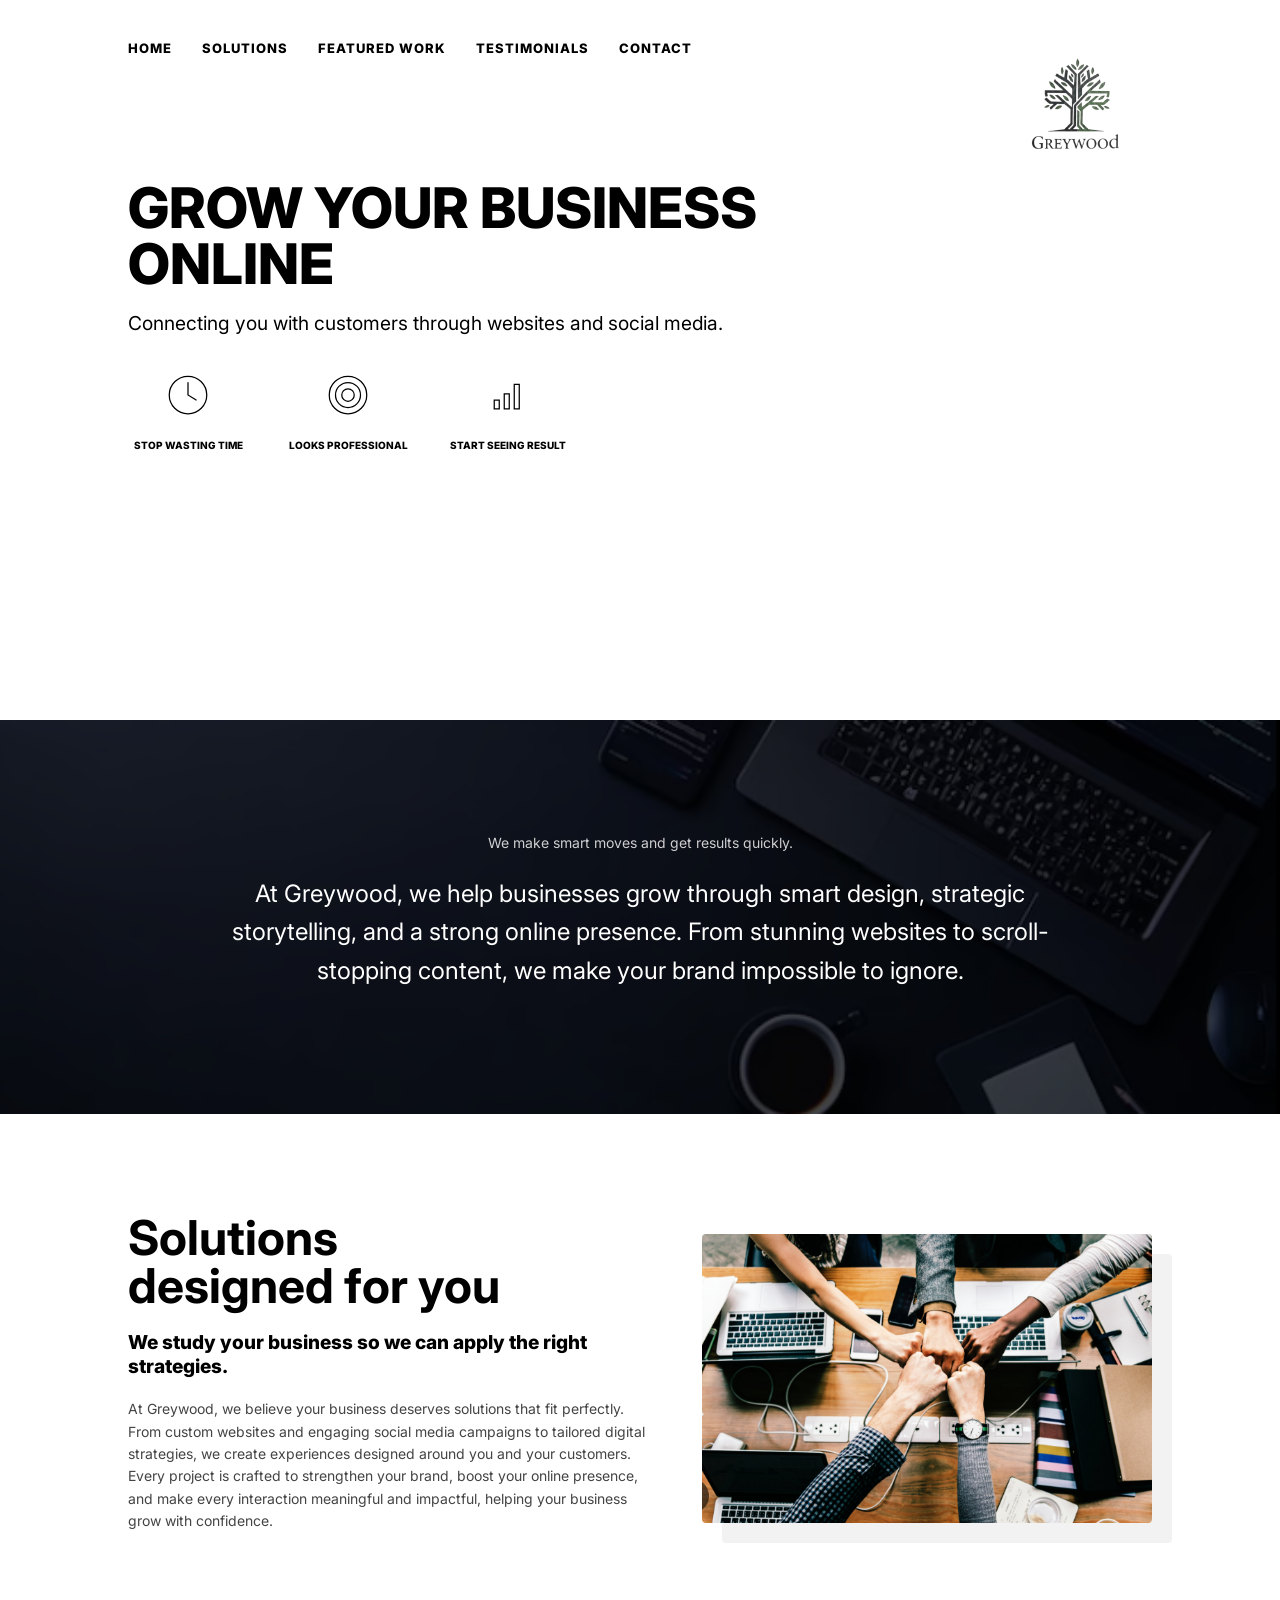
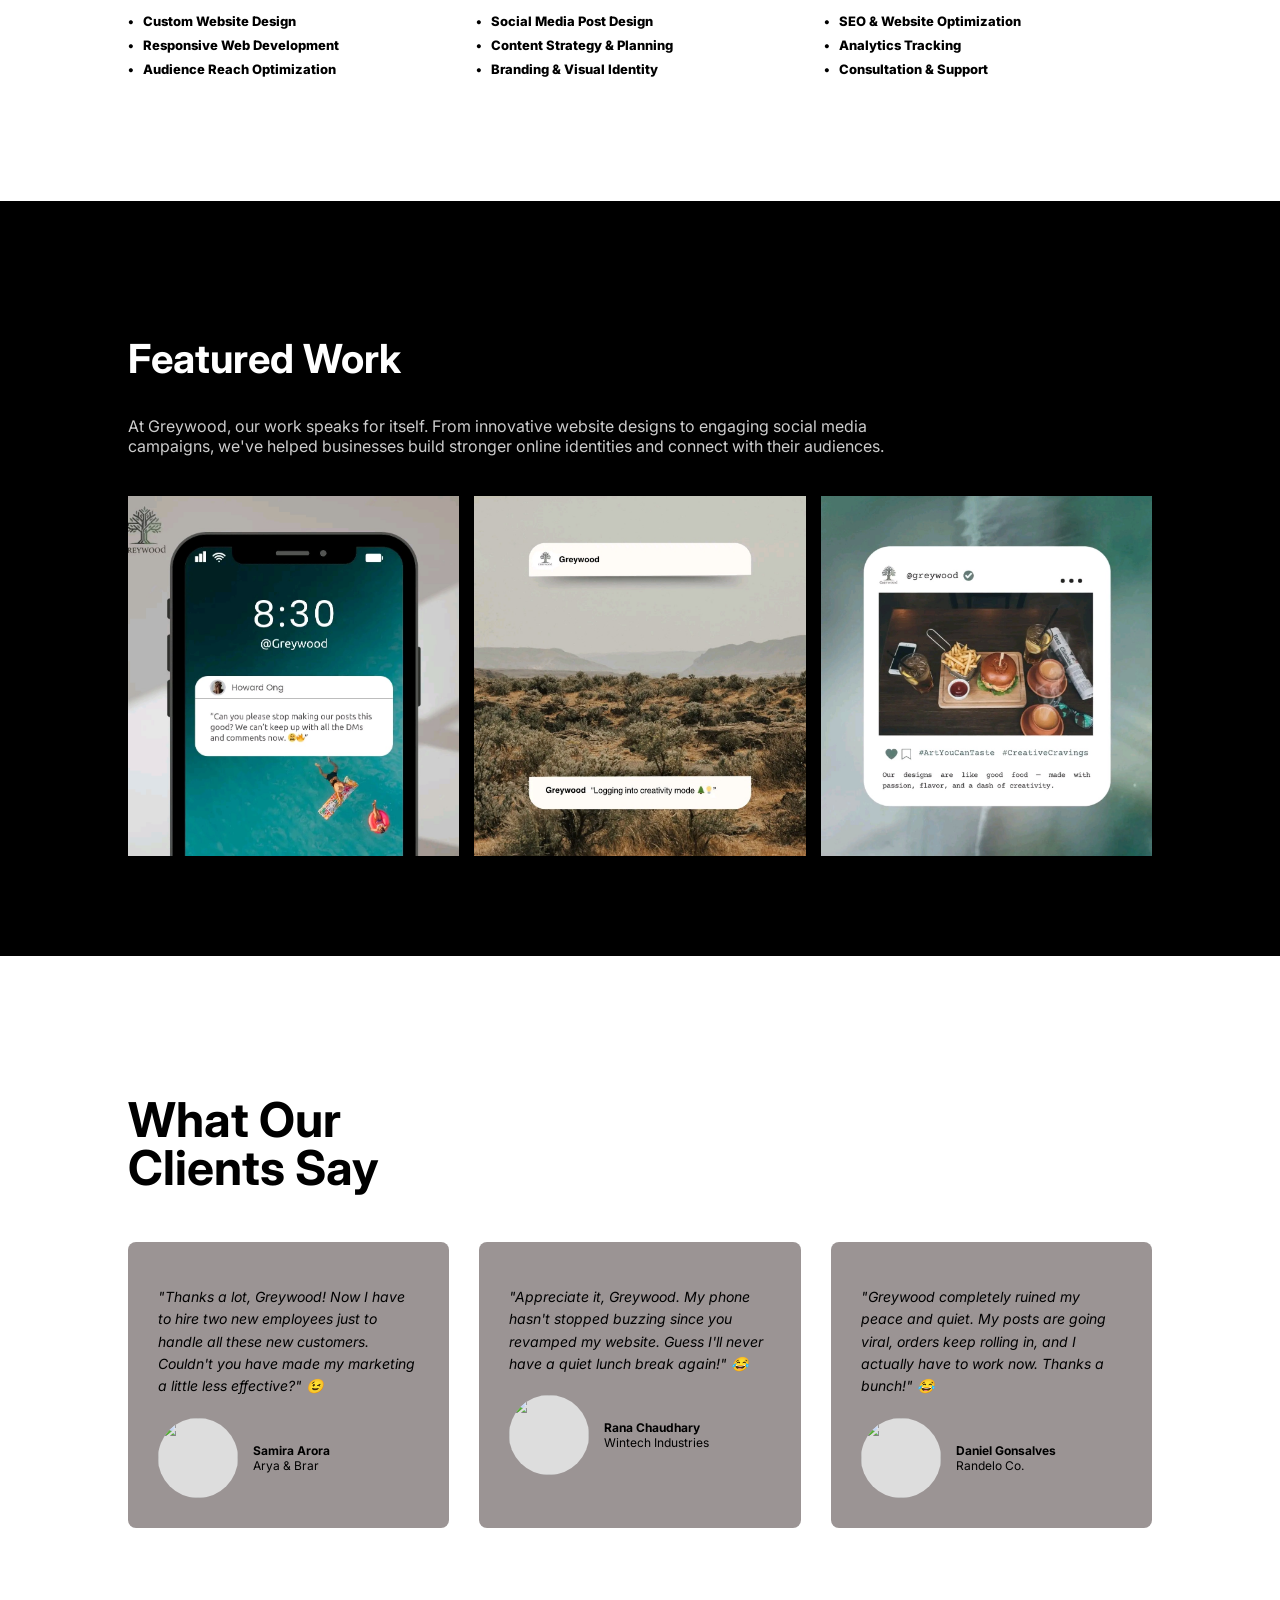
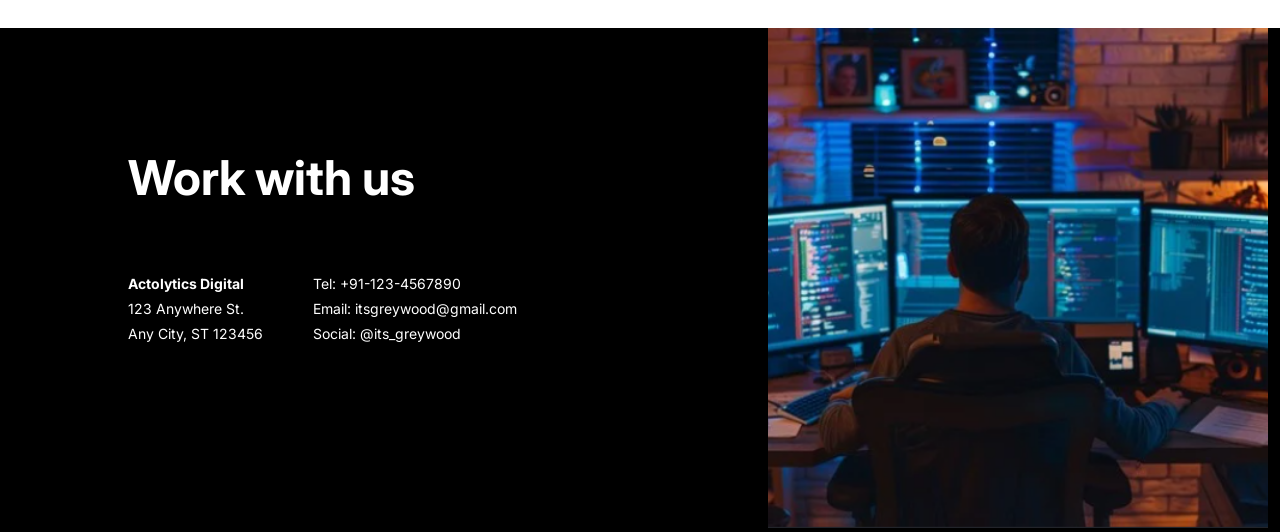
==== index.html @ 2f30f86f "Add files via upload" ====
<!DOCTYPE html>
<html lang="en">
<head>
    <meta charset="UTF-8">
    <meta name="viewport" content="width=device-width, initial-scale=1.0">
    <title>Grow Your Business Online | Greywood</title>
    <link href="https://fonts.googleapis.com/css2?family=Inter:wght@400;600;800&display=swap" rel="stylesheet">
    <link rel="stylesheet" href="index.css">
</head>
<body>


    <nav class="main-nav">
    <div class="nav-links">
        <a href="#logo">Home</a>
        <a href="#solution">Solutions</a>
        <a href="#feature">Featured Work</a>
        <a href="#testimony">Testimonials</a>
        <a href="#contact">Contact</a>
    </div>
</nav>

    <section class="hero-page">
        <div id="logo" class="logo-area">
            <img src="images/bgimg1.png" alt="Greywood Logo">
            <!-- <span class="logo-text">GREYWOOD</span> -->
        </div>
        
        <div class="content-wrapper">
            <div class="text-block">
                <h1>GROW YOUR BUSINESS ONLINE</h1>
                <p>Connecting you with customers through websites and social media.</p>
            </div>

            <div class="feature-container">
                <div class="feature-box">
                    <svg class="feature-icon" viewBox="0 0 64 64" fill="none"><circle cx="32" cy="32" r="30" stroke="black" stroke-width="2"/><path d="M32 12V32L45 40" stroke="black" stroke-width="2" stroke-linecap="round"/></svg>
                    <p>STOP WASTING TIME</p>
                </div>
                <div class="feature-box">
                    <svg class="feature-icon" viewBox="0 0 64 64" fill="none"><circle cx="32" cy="32" r="30" stroke="black" stroke-width="2"/><circle cx="32" cy="32" r="20" stroke="black" stroke-width="2"/><circle cx="32" cy="32" r="10" stroke="black" stroke-width="2"/></svg>
                    <p>LOOKS PROFESSIONAL</p>
                </div>
                <div class="feature-box">
                    <svg class="feature-icon" viewBox="0 0 64 64" fill="none"><path d="M10 54V40H18V54H10Z" stroke="black" stroke-width="2"/><path d="M26 54V30H34V54H26Z" stroke="black" stroke-width="2"/><path d="M42 54V15H50V54H42Z" stroke="black" stroke-width="2"/></svg>
                    <p>START SEEING RESULT</p>
                </div>
            </div>
        </div>
    </section>

    <section class="aboutus">
        <div class="con1">
            <p class="small-text">We make smart moves and get results quickly.</p>
            <h3>At Greywood, we help businesses grow through smart design, strategic storytelling, and a strong online presence. From stunning websites to scroll-stopping content, we make your brand impossible to ignore.</h3>
        </div>
    </section>

    <section class="solutions-section">
        <div class="sol-top">
            <div class="sol-text">
                <h2 id="solution">Solutions <br> designed for you</h2>
                <p class="sub-h">We study your business so we can apply the right strategies.</p>
                <p class="desc">At Greywood, we believe your business deserves solutions that fit perfectly. From custom websites and engaging social media campaigns to tailored digital strategies, we create experiences designed around you and your customers. Every project is crafted to strengthen your brand, boost your online presence, and make every interaction meaningful and impactful, helping your business grow with confidence.</p>
            </div>
            <div class="sol-img">
                <img src="images/designedsoln.png" alt="Solutions">
            </div>
        </div>
        <div class="sol-list-grid">
            <ul>
                <li>Custom Website Design</li>
                <li>Responsive Web Development</li>
                <li>Audience Reach Optimization</li>
            </ul>
            <ul>
                <li>Social Media Post Design</li>
                <li>Content Strategy & Planning</li>
                <li>Branding & Visual Identity</li>
            </ul>
            <ul>
                <li>SEO & Website Optimization</li>
                <li>Analytics Tracking</li>
                <li>Consultation & Support</li>
            </ul>
        </div>
    </section>

    <section class="featured-work">
        <h2 id="feature">Featured Work</h2>
        <p>At Greywood, our work speaks for itself. From innovative website designs to engaging social media campaigns, we've helped businesses build stronger online identities and connect with their audiences.</p>
        <div class="work-grid">
            <img src="images/feature1.jpeg" alt="Work 1">
            <img src="images/feature2.jpeg" alt="Work 2">
            <img src="images/feature3.jpeg" alt="Work 3">
        </div>
    </section>

    <section class="testimonials">
        <h2 id="testimony">What Our <br> Clients Say</h2>
        <div class="testimonial-grid">
            <div class="test-card">
                <p>"Thanks a lot, Greywood! Now I have to hire two new employees just to handle all these new customers. Couldn't you have made my marketing a little less effective?" &#128521;</p>
                <div class="client">
                    <img src="images/client1.png" alt="">
                    <span><strong>Samira Arora</strong><br>Arya & Brar</span>
                </div>
            </div>
            <div class="test-card">
                <p>"Appreciate it, Greywood. My phone hasn't stopped buzzing since you revamped my website. Guess I'll never have a quiet lunch break again!" &#128514;</p>
                <div class="client">
                    <img src="images/client2.png" alt="">
                    <span><strong>Rana Chaudhary</strong><br>Wintech Industries</span>
                </div>
            </div>
            <div class="test-card">
                <p>"Greywood completely ruined my peace and quiet. My posts are going viral, orders keep rolling in, and I actually have to work now. Thanks a bunch!" &#128514;</p>
                <div class="client">
                    <img src="images/client3.png" alt="">
                    <span><strong>Daniel Gonsalves</strong><br>Randelo Co.</span>
                </div>
            </div>
        </div>
    </section>

    <section class="contact-section">
        <div class="contact-content">
            <h2 id="contact">Work with us</h2>
            <div class="contact-info">
                <p><strong>Actolytics Digital</strong><br>123 Anywhere St.<br>Any City, ST 123456</p>
                <p>Tel: +91-123-4567890<br>Email: itsgreywood@gmail.com<br>Social: @its_greywood</p>
            </div>
        </div>
        <div class="contact-img">
            <img src="images/footerimg.png" alt="Office">
        </div>
    </section>

</body>
</html>
---- index.css ----
*, *::before, *::after {
    box-sizing: border-box;
}

body {
    margin: 0;
    font-family: 'Inter', sans-serif;
    background-color: #ffffff;
    color: #000;
}


/* --- Navigation Styles --- */
.main-nav {
    position: absolute;
    top: 40px;
    left: 10%;
    z-index: 100;
}

.nav-links {
    display: flex;
    gap: 30px;
}

.nav-links a {
    text-decoration: none;
    color: #000;
    font-size: 13px;
    font-weight: 800; /* Matching the bold headers */
    text-transform: uppercase;
    letter-spacing: 1px;
    transition: opacity 0.3s ease;
}

.nav-links a:hover {
    opacity: 0.6;
}

/* --- Mobile Responsiveness --- */
@media (max-width: 900px) {
    .main-nav {
        position: relative;
        top: 20px;
        left: 0;
        width: 100%;
        display: flex;
        justify-content: center; /* Centers nav links on mobile */
        margin-bottom: 20px;
    }

    .nav-links {
        gap: 15px;
        flex-wrap: wrap;
        justify-content: center;
    }

    .nav-links a {
        font-size: 11px;
    }

    /* Ensuring logo stays centered as previously fixed */
    .logo-area {
        position: relative;
        top: 0;
        right: auto;
        margin: 20px auto;
        display: flex;
        flex-direction: column;
        align-items: center;
        width: 100%;
    }
}

/* Hero Section */
.hero-page {
    padding: 80px 10%;
    position: relative;
    min-height: 80vh;
}

.logo-area {
    position: absolute;
    top: 40px;
    right: 10%;
    text-align: center;
}

.logo-area img { height: 150px; }
.logo-text { display: block; font-weight: 800; font-size: 14px; letter-spacing: 2px; }

.content-wrapper { max-width: 700px; margin-top: 100px; }
h1 { font-size: 3.5rem; font-weight: 800; margin-bottom: 10px; line-height: 1; }
.text-block p { font-size: 1.2rem; margin-bottom: 40px; }

.feature-container { display: flex; gap: 40px; }
.feature-box { text-align: center; width: 120px; }
.feature-icon { width: 40px; margin-bottom: 10px; }
.feature-box p { font-size: 10px; font-weight: 800; }

.feature-icon:hover{
    cursor: pointer;
}

/* About Section */
.aboutus {
    background: linear-gradient(rgba(0,0,0,0.7), rgba(0,0,0,0.7)), url('images/bgimg.png');
    background-size: cover;
    background-position: center;
    color: white;
    padding: 100px 15%;
    text-align: center;
    
}




.aboutus h3 { font-size: 24px; font-weight: 400; line-height: 1.6; }
.small-text { font-size: 14px; margin-bottom: 20px; opacity: 0.8; }

/* Solutions Section */
.solutions-section { padding: 100px 10%; }
.sol-top { display: flex; align-items: center; gap: 50px; margin-bottom: 50px; }
.sol-text { flex: 1; }
.sol-text h2 { font-size: 3rem; margin: 0; line-height: 1; }
.sub-h { font-weight: 800; font-size: 1.2rem; margin: 20px 0; }
.desc { font-size: 14px; line-height: 1.6; color: #444; }
.sol-img img { width: 450px; border-radius: 4px; box-shadow: 20px 20px 0px rgba(0,0,0,0.05); }

.sol-list-grid { display: grid; grid-template-columns: repeat(3, 1fr); gap: 20px; }
.sol-list-grid ul { list-style: none; padding: 0; }
.sol-list-grid li { font-weight: 800; font-size: 13px; margin-bottom: 8px; position: relative; padding-left: 15px; }
.sol-list-grid li::before { content: "•"; position: absolute; left: 0; }

/* Featured Work */
.featured-work { background-color: #000; color: #fff; padding: 100px 10%; }
.featured-work h2 { font-size: 2.5rem; }
.featured-work p { max-width: 800px; margin-bottom: 40px; opacity: 0.8; }
.work-grid { display: grid; grid-template-columns: repeat(3, 1fr); gap: 15px; }
.work-grid img { width: 100%; height: 360px; object-fit: cover; }

/* Testimonials */
.testimonials { padding: 100px 10%; }
.testimonials h2 { font-size: 3rem; line-height: 1; margin-bottom: 50px; }
.testimonial-grid { display: grid; grid-template-columns: repeat(3, 1fr); gap: 30px; }
.test-card { background : rgb(155, 148, 148); padding: 30px; border-radius: 8px; }
.test-card p { font-style: italic; font-size: 14px; line-height: 1.6; margin-bottom: 20px; }
.client { display: flex; align-items: center; gap: 15px; }
.client img { width: 80px; height: 80px; border-radius: 50%; background: #ddd; }
.client span { font-size: 12px; }

.client img:hover{ cursor: pointer;}

/* Contact Section */
.contact-section { background: #000; color: #fff; display: flex; min-height: 500px; }
.contact-content { flex: 1; padding: 80px 10%; }
.contact-content h2 { font-size: 3rem; margin-bottom: 50px; }
.contact-info { display: flex; gap: 50px; font-size: 14px; line-height: 1.8; }
.contact-img { flex: 1; }
.contact-img img { width: 500px; height: 500px; object-fit: cover; }

/* Responsiveness */
@media (max-width: 900px) {
    .sol-top, .sol-list-grid, .work-grid, .testimonial-grid, .contact-section {
        grid-template-columns: 1fr;
        flex-direction: column;
    }
    .sol-img img { width: 100%; }
    .hero-page { padding-top: 150px; text-align: center; }
    .content-wrapper { margin: 0 auto; }
    .feature-container { justify-content: center; }
.logo-area {
        position: relative; /* Removes the absolute positioning */
        top: 20px;         /* Adds a little breathing room from the top */
        right: auto;       /* Resets the right alignment */
        margin: 0 auto 40px auto; /* Centers the div itself horizontally */
        display: flex;
        flex-direction: column;
        align-items: center; /* Centers the image and span text inside */
        width: 100%;
    }

}
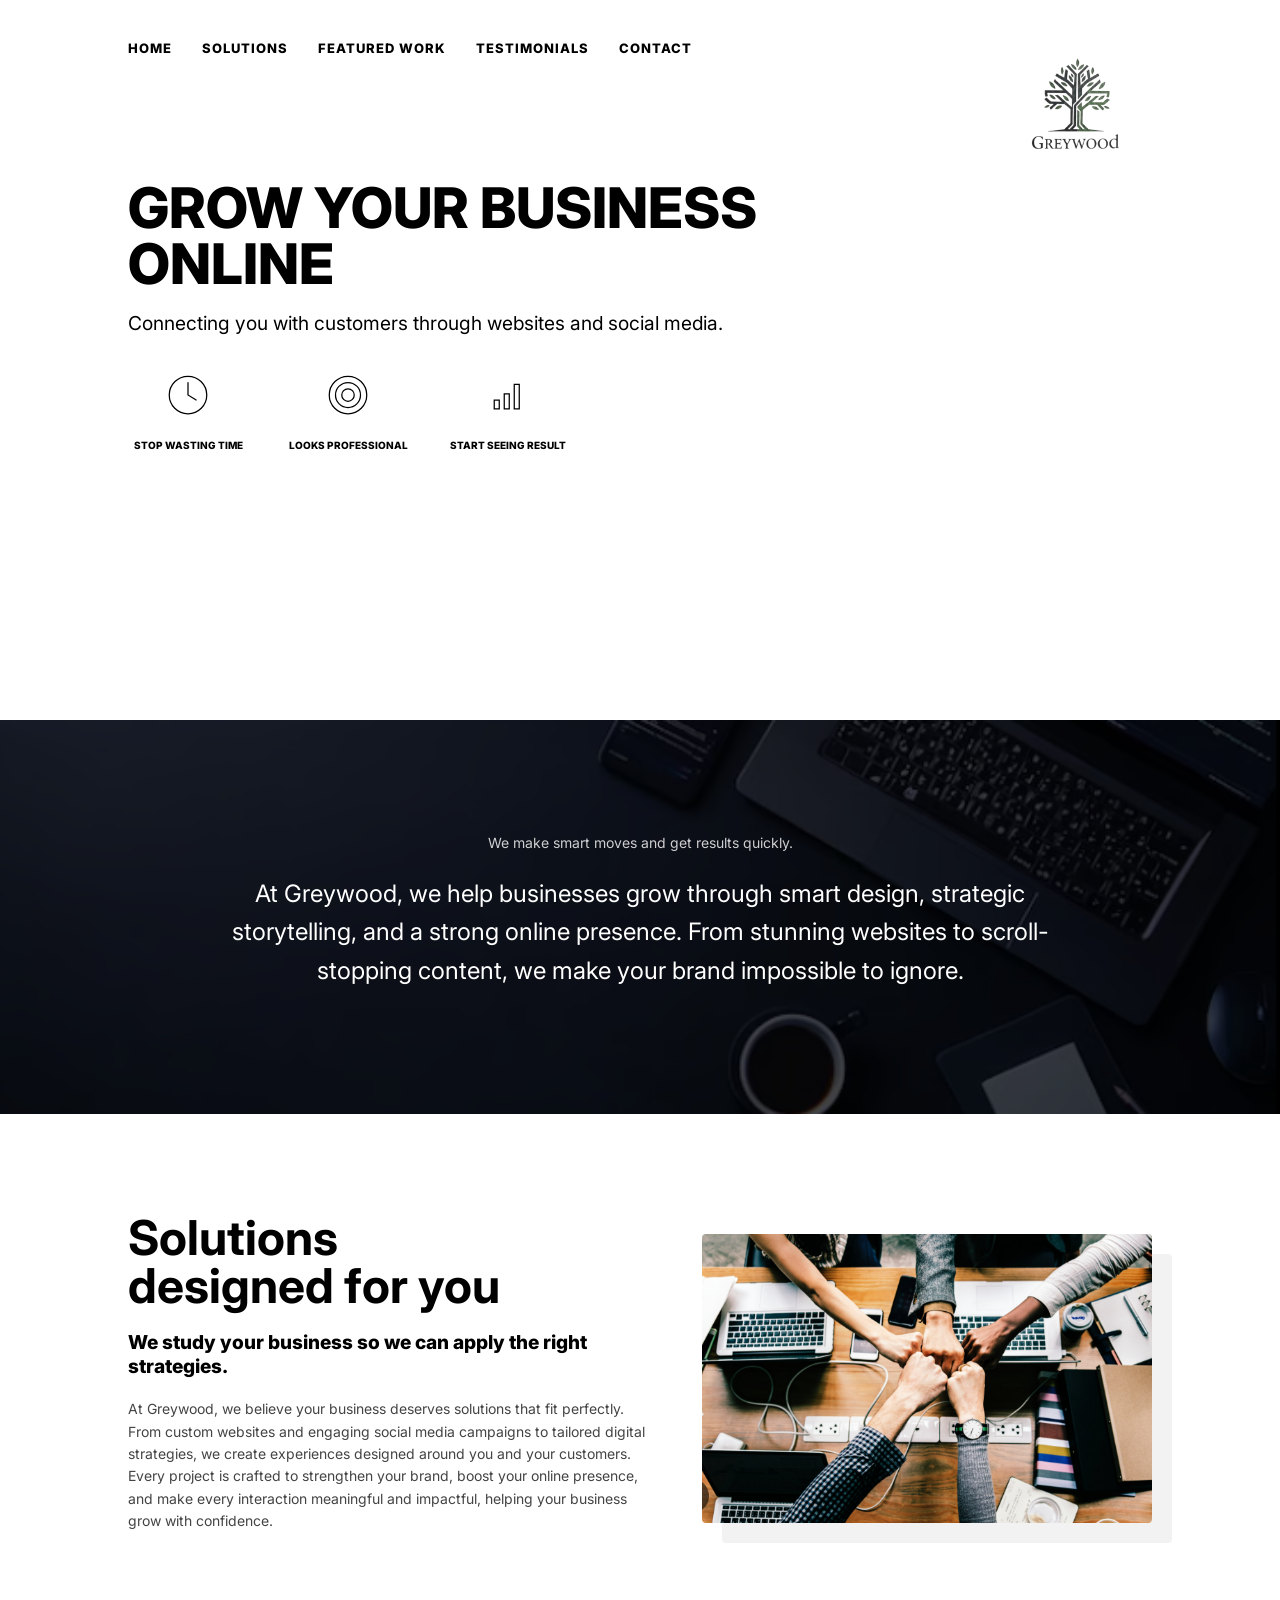
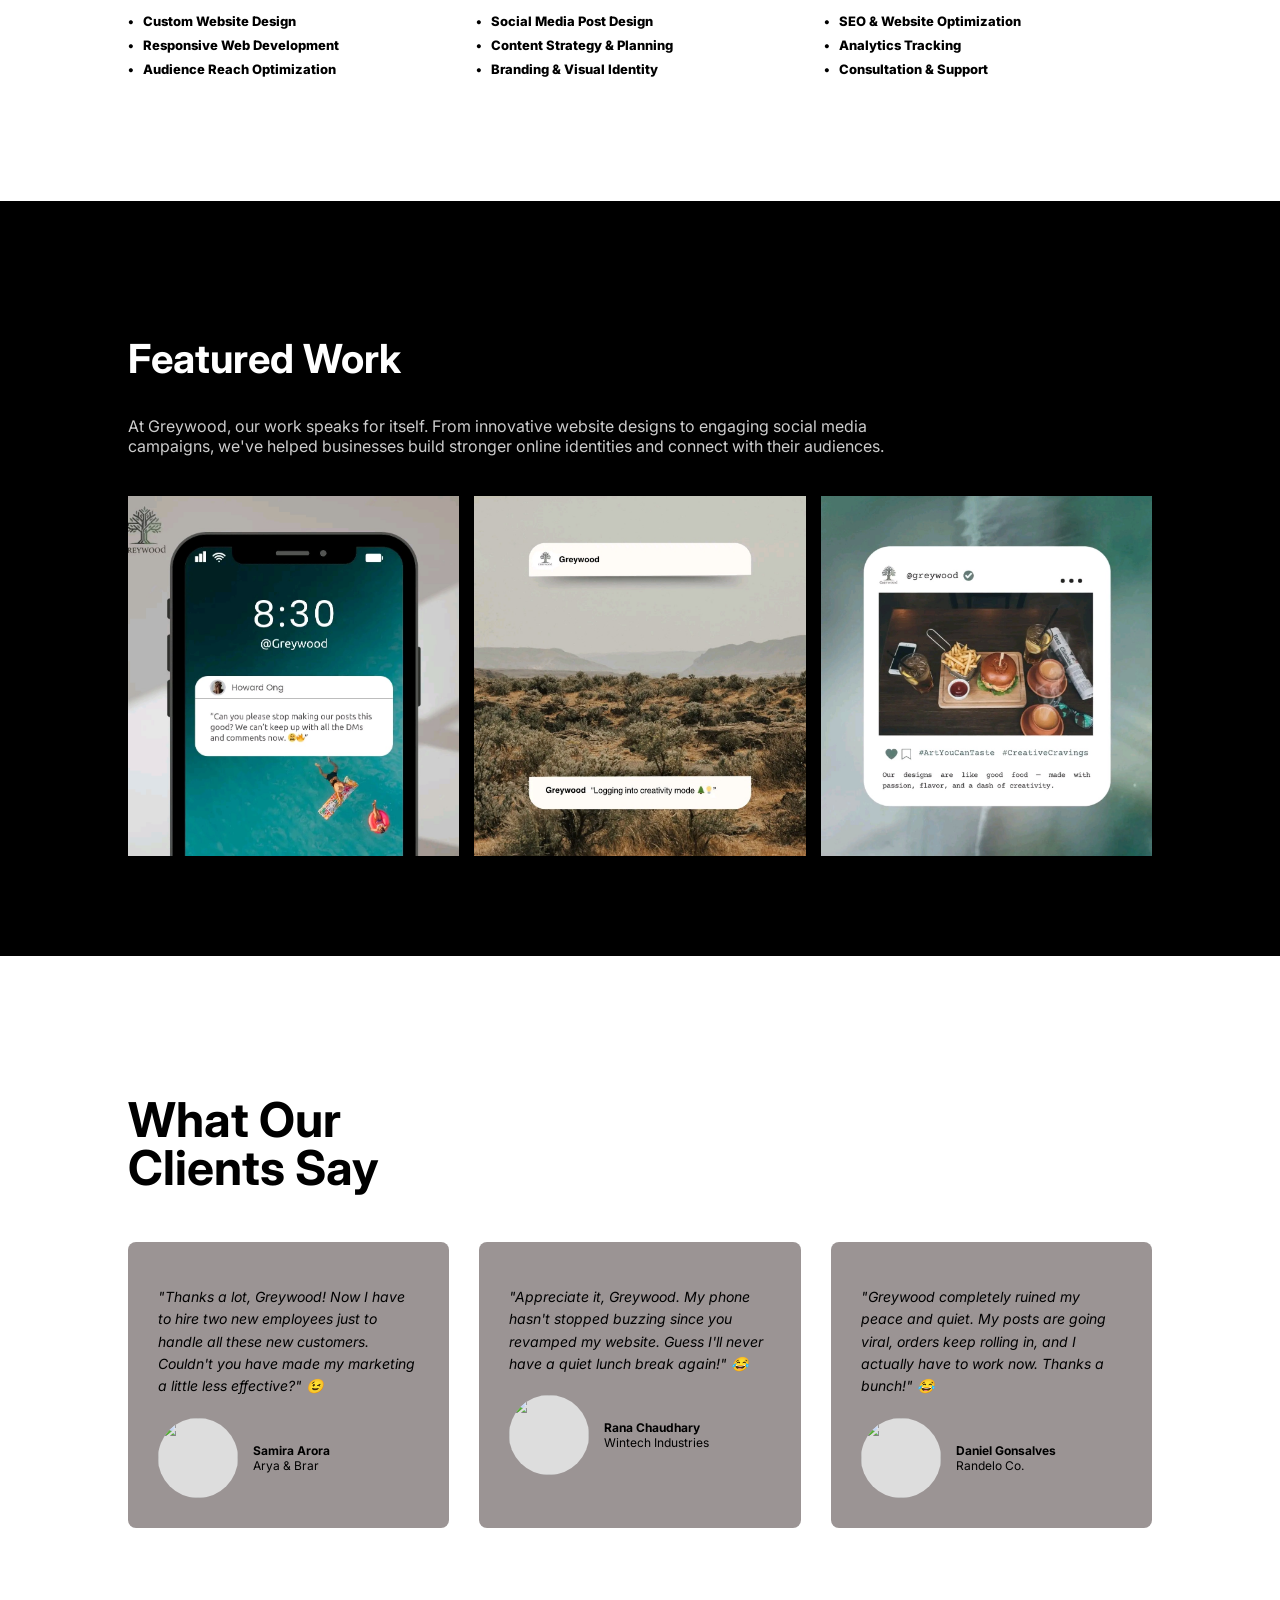
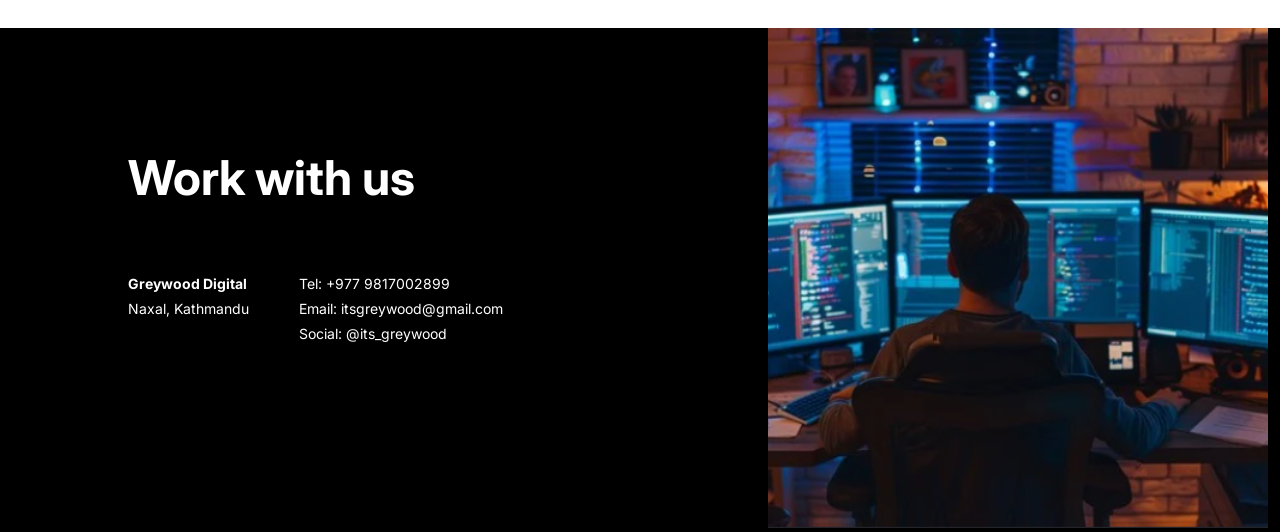
==== commit 0efa18b5: "Add files via upload" ====
--- a/index.html
+++ b/index.html
@@ -103,21 +103,21 @@
             <div class="test-card">
                 <p>"Thanks a lot, Greywood! Now I have to hire two new employees just to handle all these new customers. Couldn't you have made my marketing a little less effective?" &#128521;</p>
                 <div class="client">
-                    <img src="images/client1.png" alt="">
+                    <img src="images/female.png" alt="">
                     <span><strong>Samira Arora</strong><br>Arya & Brar</span>
                 </div>
             </div>
             <div class="test-card">
                 <p>"Appreciate it, Greywood. My phone hasn't stopped buzzing since you revamped my website. Guess I'll never have a quiet lunch break again!" &#128514;</p>
                 <div class="client">
-                    <img src="images/client2.png" alt="">
+                    <img src="images/male1.png" alt="">
                     <span><strong>Rana Chaudhary</strong><br>Wintech Industries</span>
                 </div>
             </div>
             <div class="test-card">
                 <p>"Greywood completely ruined my peace and quiet. My posts are going viral, orders keep rolling in, and I actually have to work now. Thanks a bunch!" &#128514;</p>
                 <div class="client">
-                    <img src="images/client3.png" alt="">
+                    <img src="images/male2.png" alt="">
                     <span><strong>Daniel Gonsalves</strong><br>Randelo Co.</span>
                 </div>
             </div>
@@ -128,8 +128,8 @@
         <div class="contact-content">
             <h2 id="contact">Work with us</h2>
             <div class="contact-info">
-                <p><strong>Actolytics Digital</strong><br>123 Anywhere St.<br>Any City, ST 123456</p>
-                <p>Tel: +91-123-4567890<br>Email: itsgreywood@gmail.com<br>Social: @its_greywood</p>
+                <p><strong>Greywood Digital</strong><br>Naxal, Kathmandu</p>
+                <p>Tel: +977 9817002899<br>Email: itsgreywood@gmail.com<br>Social: @its_greywood</p>
             </div>
         </div>
         <div class="contact-img">
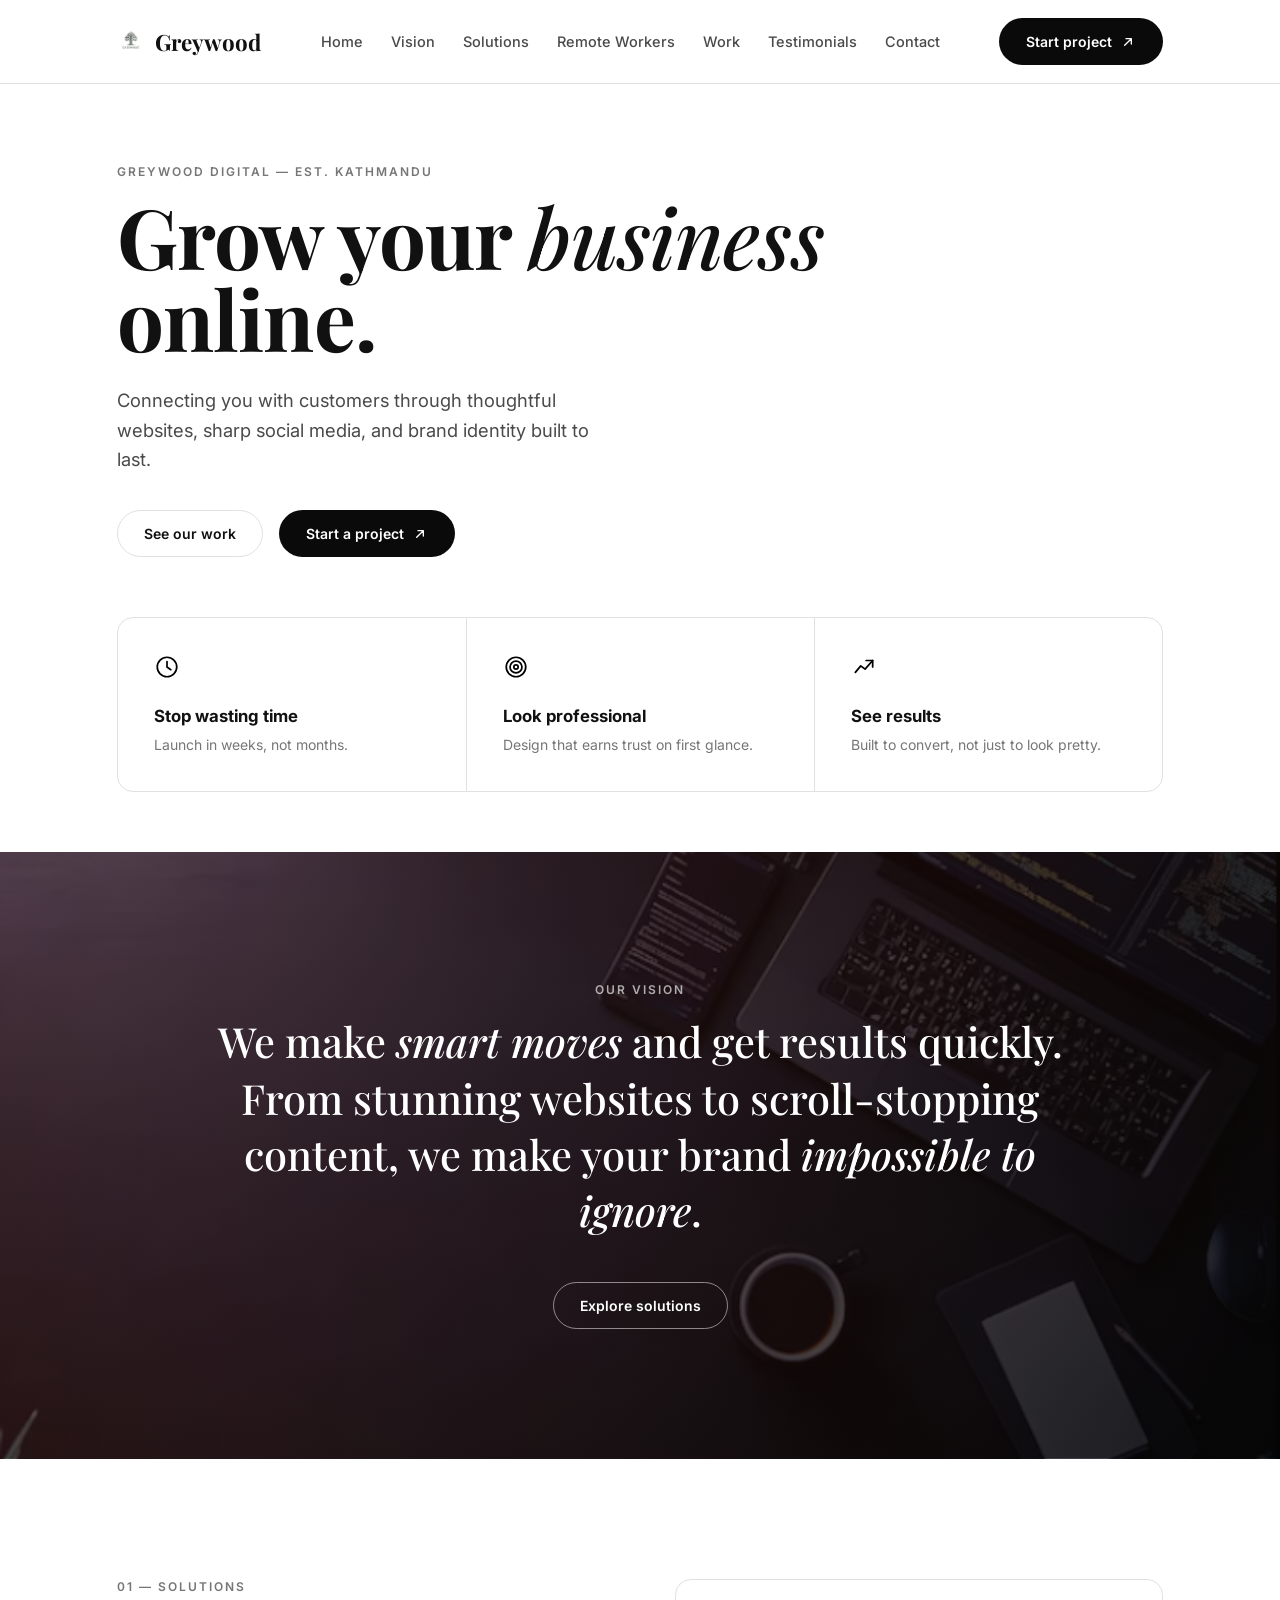
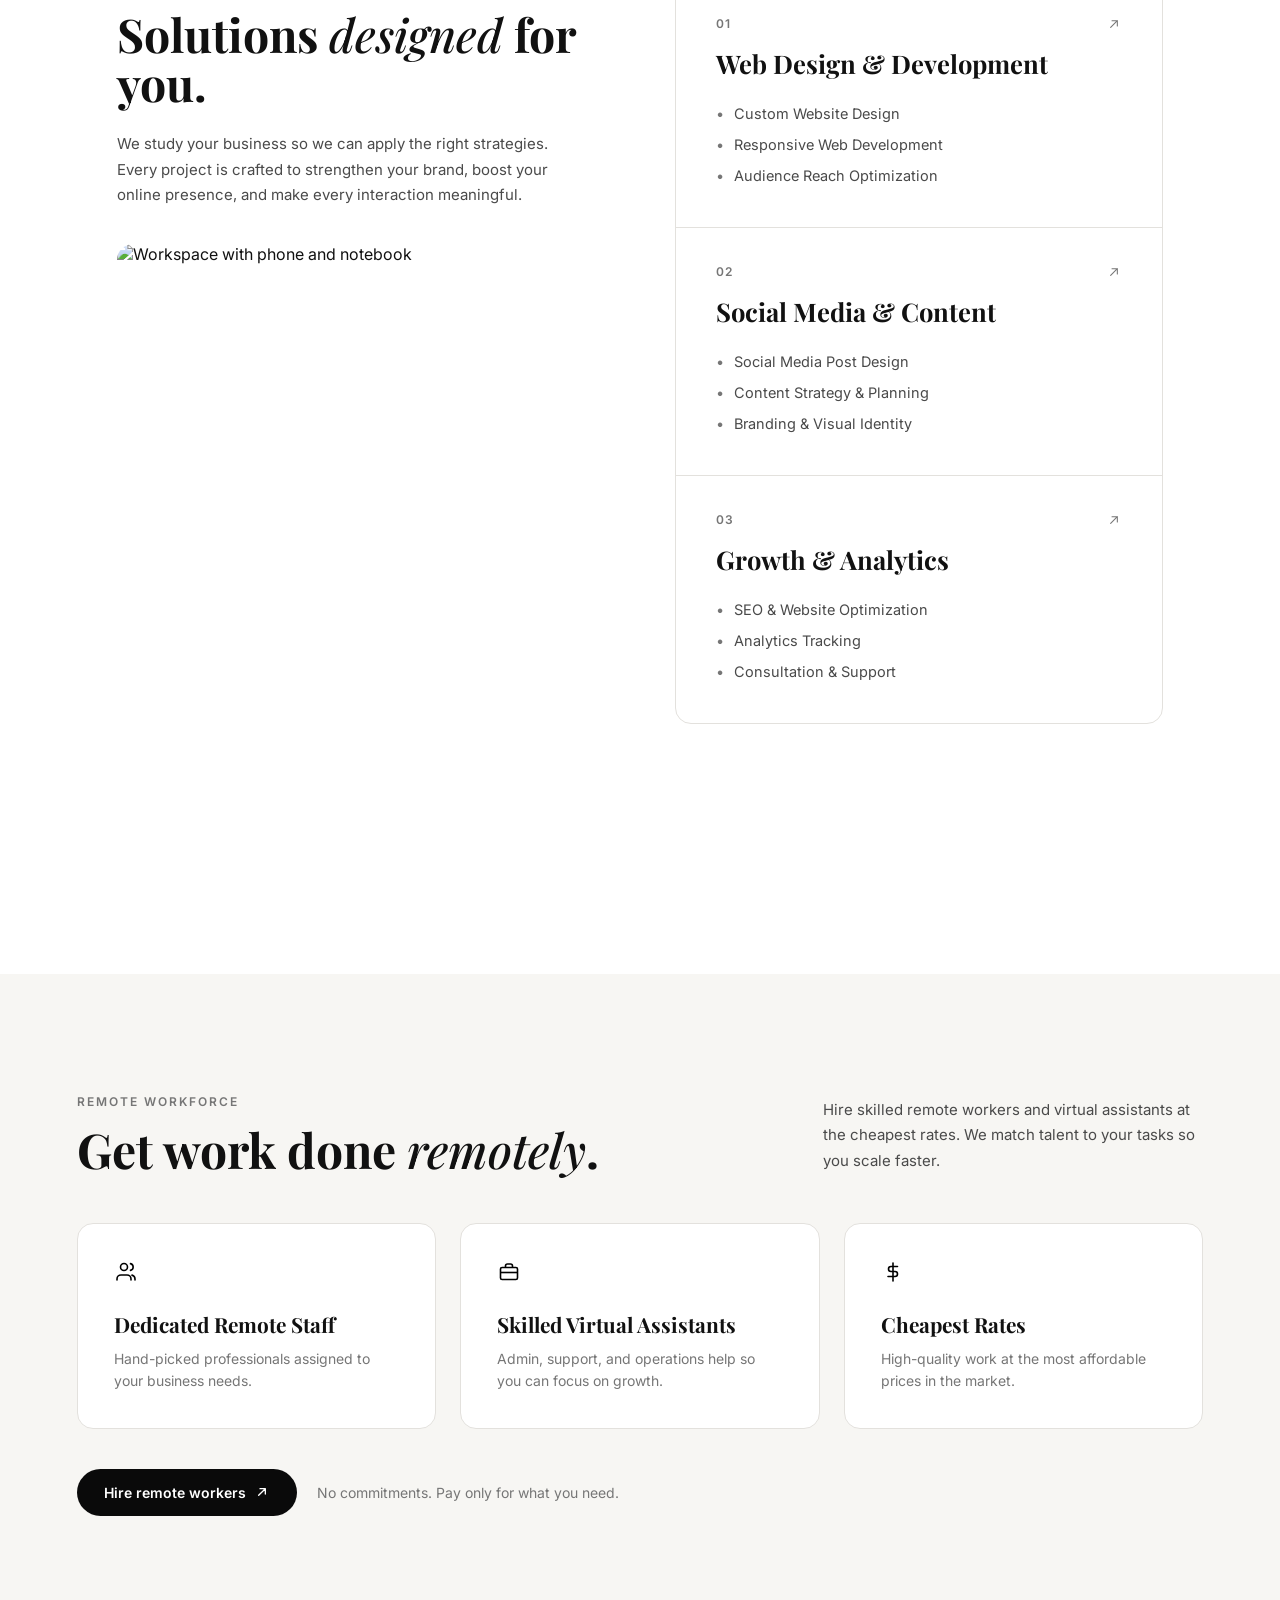
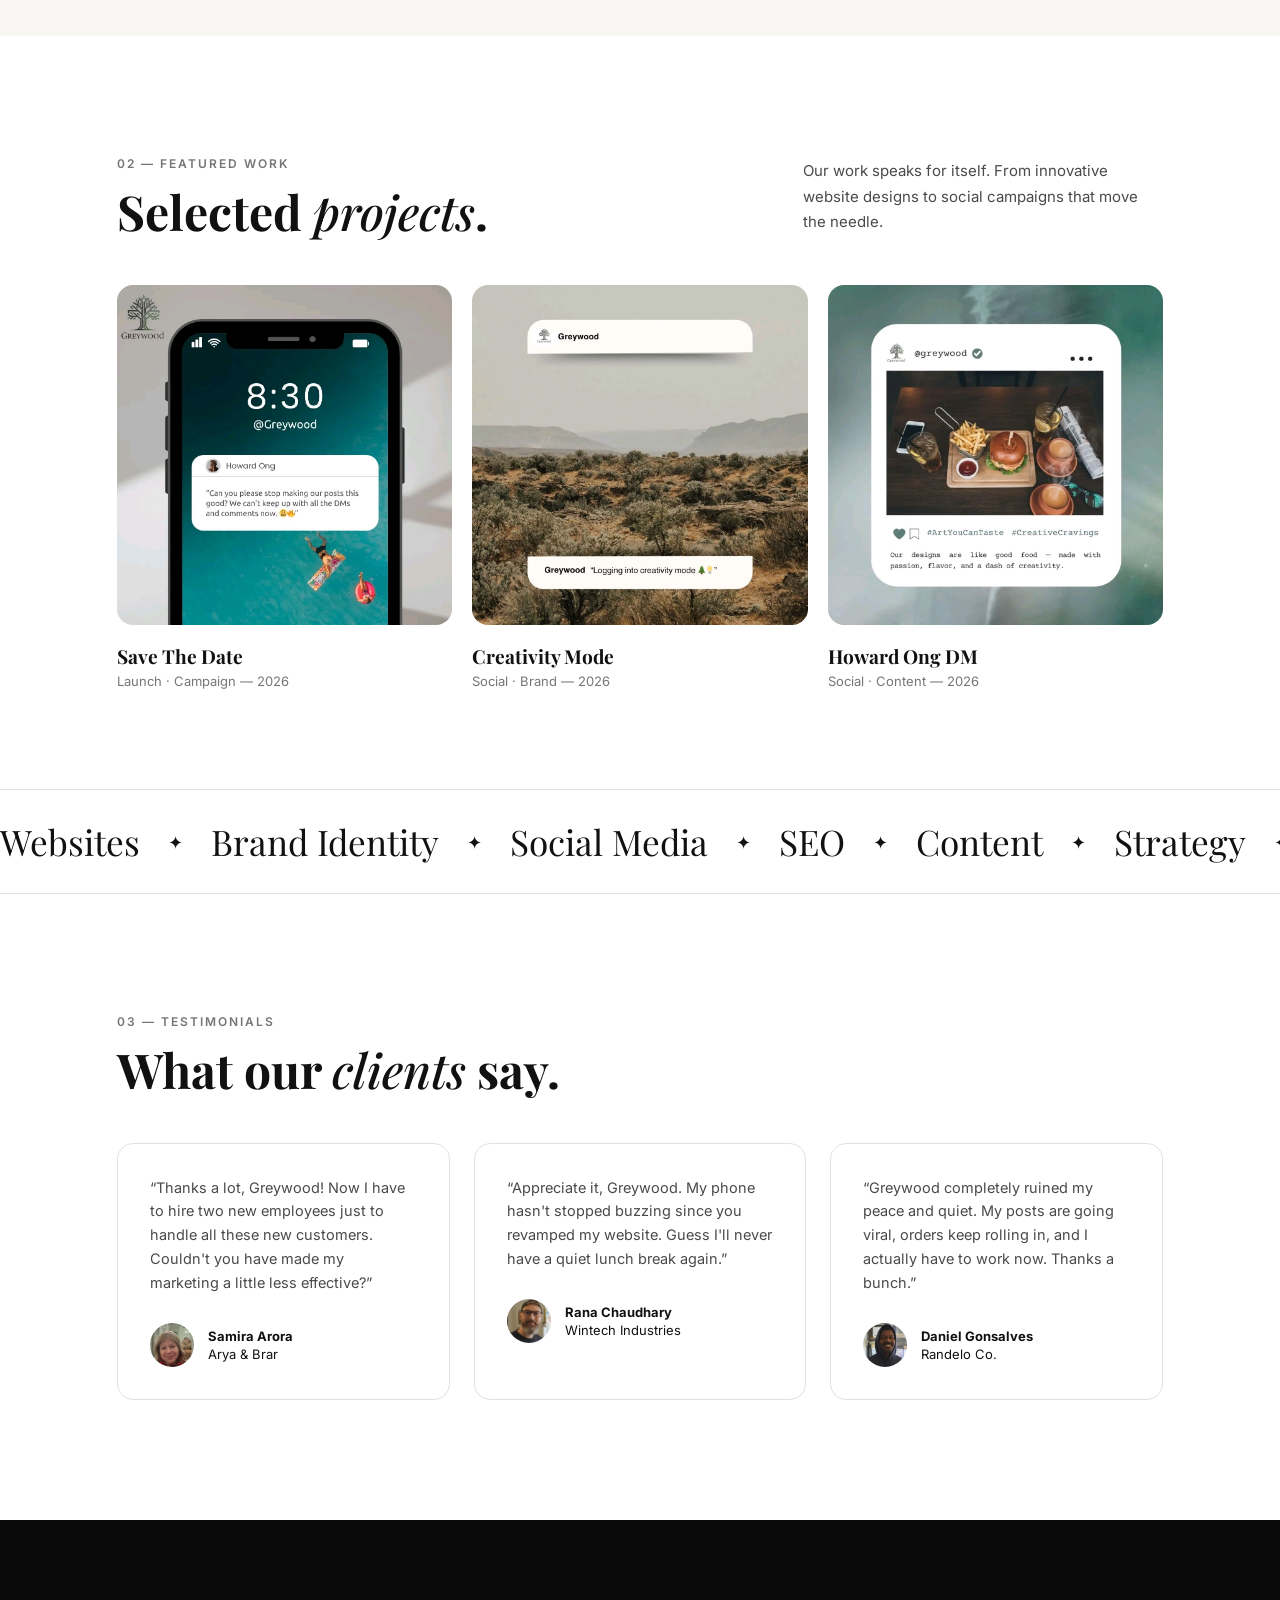
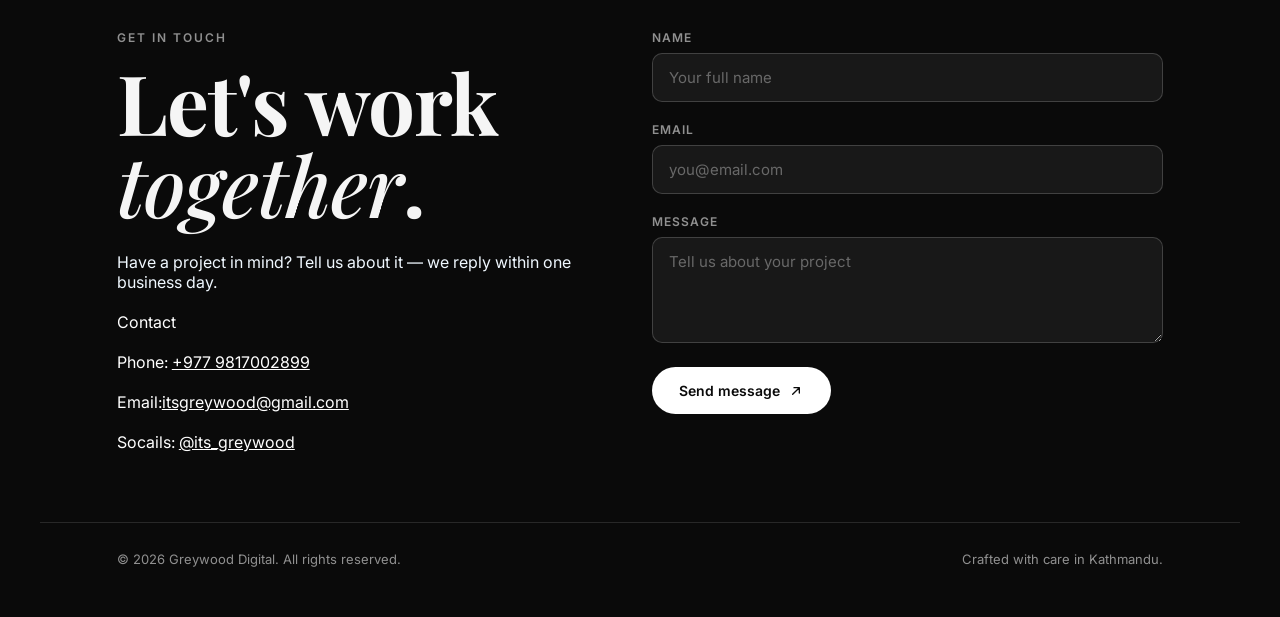
==== commit 819beb0d: "Add files via upload" ====
--- a/index.html
+++ b/index.html
@@ -1,141 +1,385 @@
-
-<!DOCTYPE html>
-<html lang="en">
-<head>
-    <meta charset="UTF-8">
-    <meta name="viewport" content="width=device-width, initial-scale=1.0">
-    <title>Grow Your Business Online | Greywood</title>
-    <link href="https://fonts.googleapis.com/css2?family=Inter:wght@400;600;800&display=swap" rel="stylesheet">
-    <link rel="stylesheet" href="index.css">
-</head>
-<body>
-
-
-    <nav class="main-nav">
-    <div class="nav-links">
-        <a href="#logo">Home</a>
-        <a href="#solution">Solutions</a>
-        <a href="#feature">Featured Work</a>
-        <a href="#testimony">Testimonials</a>
-        <a href="#contact">Contact</a>
-    </div>
-</nav>
-
-    <section class="hero-page">
-        <div id="logo" class="logo-area">
-            <img src="images/bgimg1.png" alt="Greywood Logo">
-            <!-- <span class="logo-text">GREYWOOD</span> -->
-        </div>
-        
-        <div class="content-wrapper">
-            <div class="text-block">
-                <h1>GROW YOUR BUSINESS ONLINE</h1>
-                <p>Connecting you with customers through websites and social media.</p>
-            </div>
-
-            <div class="feature-container">
-                <div class="feature-box">
-                    <svg class="feature-icon" viewBox="0 0 64 64" fill="none"><circle cx="32" cy="32" r="30" stroke="black" stroke-width="2"/><path d="M32 12V32L45 40" stroke="black" stroke-width="2" stroke-linecap="round"/></svg>
-                    <p>STOP WASTING TIME</p>
-                </div>
-                <div class="feature-box">
-                    <svg class="feature-icon" viewBox="0 0 64 64" fill="none"><circle cx="32" cy="32" r="30" stroke="black" stroke-width="2"/><circle cx="32" cy="32" r="20" stroke="black" stroke-width="2"/><circle cx="32" cy="32" r="10" stroke="black" stroke-width="2"/></svg>
-                    <p>LOOKS PROFESSIONAL</p>
-                </div>
-                <div class="feature-box">
-                    <svg class="feature-icon" viewBox="0 0 64 64" fill="none"><path d="M10 54V40H18V54H10Z" stroke="black" stroke-width="2"/><path d="M26 54V30H34V54H26Z" stroke="black" stroke-width="2"/><path d="M42 54V15H50V54H42Z" stroke="black" stroke-width="2"/></svg>
-                    <p>START SEEING RESULT</p>
-                </div>
-            </div>
-        </div>
-    </section>
-
-    <section class="aboutus">
-        <div class="con1">
-            <p class="small-text">We make smart moves and get results quickly.</p>
-            <h3>At Greywood, we help businesses grow through smart design, strategic storytelling, and a strong online presence. From stunning websites to scroll-stopping content, we make your brand impossible to ignore.</h3>
-        </div>
-    </section>
-
-    <section class="solutions-section">
-        <div class="sol-top">
-            <div class="sol-text">
-                <h2 id="solution">Solutions <br> designed for you</h2>
-                <p class="sub-h">We study your business so we can apply the right strategies.</p>
-                <p class="desc">At Greywood, we believe your business deserves solutions that fit perfectly. From custom websites and engaging social media campaigns to tailored digital strategies, we create experiences designed around you and your customers. Every project is crafted to strengthen your brand, boost your online presence, and make every interaction meaningful and impactful, helping your business grow with confidence.</p>
-            </div>
-            <div class="sol-img">
-                <img src="images/designedsoln.png" alt="Solutions">
-            </div>
-        </div>
-        <div class="sol-list-grid">
-            <ul>
-                <li>Custom Website Design</li>
-                <li>Responsive Web Development</li>
-                <li>Audience Reach Optimization</li>
-            </ul>
-            <ul>
-                <li>Social Media Post Design</li>
-                <li>Content Strategy & Planning</li>
-                <li>Branding & Visual Identity</li>
-            </ul>
-            <ul>
-                <li>SEO & Website Optimization</li>
-                <li>Analytics Tracking</li>
-                <li>Consultation & Support</li>
-            </ul>
-        </div>
-    </section>
-
-    <section class="featured-work">
-        <h2 id="feature">Featured Work</h2>
-        <p>At Greywood, our work speaks for itself. From innovative website designs to engaging social media campaigns, we've helped businesses build stronger online identities and connect with their audiences.</p>
-        <div class="work-grid">
-            <img src="images/feature1.jpeg" alt="Work 1">
-            <img src="images/feature2.jpeg" alt="Work 2">
-            <img src="images/feature3.jpeg" alt="Work 3">
-        </div>
-    </section>
-
-    <section class="testimonials">
-        <h2 id="testimony">What Our <br> Clients Say</h2>
-        <div class="testimonial-grid">
-            <div class="test-card">
-                <p>"Thanks a lot, Greywood! Now I have to hire two new employees just to handle all these new customers. Couldn't you have made my marketing a little less effective?" &#128521;</p>
-                <div class="client">
-                    <img src="images/female.png" alt="">
-                    <span><strong>Samira Arora</strong><br>Arya & Brar</span>
-                </div>
-            </div>
-            <div class="test-card">
-                <p>"Appreciate it, Greywood. My phone hasn't stopped buzzing since you revamped my website. Guess I'll never have a quiet lunch break again!" &#128514;</p>
-                <div class="client">
-                    <img src="images/male1.png" alt="">
-                    <span><strong>Rana Chaudhary</strong><br>Wintech Industries</span>
-                </div>
-            </div>
-            <div class="test-card">
-                <p>"Greywood completely ruined my peace and quiet. My posts are going viral, orders keep rolling in, and I actually have to work now. Thanks a bunch!" &#128514;</p>
-                <div class="client">
-                    <img src="images/male2.png" alt="">
-                    <span><strong>Daniel Gonsalves</strong><br>Randelo Co.</span>
-                </div>
-            </div>
-        </div>
-    </section>
-
-    <section class="contact-section">
-        <div class="contact-content">
-            <h2 id="contact">Work with us</h2>
-            <div class="contact-info">
-                <p><strong>Greywood Digital</strong><br>Naxal, Kathmandu</p>
-                <p>Tel: +977 9817002899<br>Email: itsgreywood@gmail.com<br>Social: @its_greywood</p>
-            </div>
-        </div>
-        <div class="contact-img">
-            <img src="images/footerimg.png" alt="Office">
-        </div>
-    </section>
-
-</body>
-</html>+<!DOCTYPE html>
+<html lang="en">
+<head>
+    <meta charset="UTF-8">
+    <meta name="viewport" content="width=device-width, initial-scale=1.0">
+    <title>Grow Your Business Online | Greywood</title>
+    <meta name="description" content="Greywood is a digital studio crafting websites, social media, and brand identity that helps your business get noticed and grow.">
+    <link rel="preconnect" href="https://fonts.googleapis.com">
+    <link rel="preconnect" href="https://fonts.gstatic.com" crossorigin>
+    <link href="https://fonts.googleapis.com/css2?family=Inter:wght@400;500;600;800&family=Playfair+Display:ital,wght@0,500;0,700;0,800;1,500;1,600&display=swap" rel="stylesheet">
+    <link rel="stylesheet" href="index.css">
+</head>
+<body>
+
+    <header class="site-header">
+        <nav class="main-nav">
+            <a href="#home" class="logo-area">
+                <img src="images/logomain.jpeg" alt="Greywood logo">
+                <span class="logo-text">Greywood</span>
+            </a>
+
+            <button class="nav-toggle" id="nav-toggle" aria-label="Toggle menu" aria-expanded="false">
+                <span></span>
+                <span></span>
+                <span></span>
+            </button>
+
+            <div class="nav-links" id="nav-links">
+                <a href="#home">Home</a>
+                <a href="#vision">Vision</a>
+                <a href="#solutions">Solutions</a>
+                <a href="#remote">Remote Workers</a>
+                <a href="#work">Work</a>
+                <a href="#testimony">Testimonials</a>
+                <a href="#last">Contact</a>
+            </div>
+
+            <a href="#last" class="btn btn-dark nav-cta">
+                Start project
+                <svg class="icon-arrow" viewBox="0 0 24 24" fill="none"><path d="M7 17L17 7M17 7H9M17 7V15" stroke="currentColor" stroke-width="2" stroke-linecap="round" stroke-linejoin="round"/></svg>
+            </a>
+        </nav>
+    </header>
+
+    <main>
+
+        <!-- Hero -->
+        <section id="home" class="hero-page">
+            <div class="hero-inner">
+                <p class="eyebrow">Greywood Digital — Est. Kathmandu</p>
+                <h1>Grow your <em>business</em><br>online.</h1>
+                <p class="hero-sub">Connecting you with customers through thoughtful websites, sharp social media, and brand identity built to last.</p>
+
+                <div class="hero-actions">
+                    <a href="#work" class="btn btn-outline">See our work</a>
+                    <a href="#contact" class="btn btn-dark">
+                        Start a project
+                        <svg class="icon-arrow" viewBox="0 0 24 24" fill="none"><path d="M7 17L17 7M17 7H9M17 7V15" stroke="currentColor" stroke-width="2" stroke-linecap="round" stroke-linejoin="round"/></svg>
+                    </a>
+                </div>
+            </div>
+
+            <div class="feature-container">
+                <div class="feature-box">
+                    <svg class="feature-icon" viewBox="0 0 24 24" fill="none"><circle cx="12" cy="12" r="9" stroke="black" stroke-width="1.6"/><path d="M12 7V12L15.5 14.5" stroke="black" stroke-width="1.6" stroke-linecap="round"/></svg>
+                    <h3>Stop wasting time</h3>
+                    <p>Launch in weeks, not months.</p>
+                </div>
+                <div class="feature-box">
+                    <svg class="feature-icon" viewBox="0 0 24 24" fill="none"><circle cx="12" cy="12" r="9" stroke="black" stroke-width="1.6"/><circle cx="12" cy="12" r="5.5" stroke="black" stroke-width="1.6"/><circle cx="12" cy="12" r="2" stroke="black" stroke-width="1.6"/></svg>
+                    <h3>Look professional</h3>
+                    <p>Design that earns trust on first glance.</p>
+                </div>
+                <div class="feature-box">
+                    <svg class="feature-icon" viewBox="0 0 24 24" fill="none"><path d="M4 17L9 11L13 14L20 6" stroke="black" stroke-width="1.6" stroke-linecap="round" stroke-linejoin="round"/><path d="M14 6H20V12" stroke="black" stroke-width="1.6" stroke-linecap="round" stroke-linejoin="round"/></svg>
+                    <h3>See results</h3>
+                    <p>Built to convert, not just to look pretty.</p>
+                </div>
+            </div>
+        </section>
+
+        <!-- Vision -->
+        <section id="vision" class="vision-section">
+            <div class="vision-overlay"></div>
+            <div class="vision-content">
+                <p class="eyebrow eyebrow-light">Our vision</p>
+                <h2>We make <em>smart moves</em> and get results quickly. From stunning websites to scroll-stopping content, we make your brand <em>impossible to ignore</em>.</h2>
+                <a href="#solutions" class="btn btn-outline-light">Explore solutions</a>
+            </div>
+        </section>
+
+        <!-- Solutions -->
+        <section id="solutions" class="solutions-section">
+            <div class="sol-top">
+                <div class="sol-text">
+                    <p class="eyebrow">01 — Solutions</p>
+                    <h2>Solutions <em>designed</em> for you.</h2>
+                    <p class="desc">We study your business so we can apply the right strategies. Every project is crafted to strengthen your brand, boost your online presence, and make every interaction meaningful.</p>
+                    <div class="sol-img">
+                        <img src="images/soln1.png" alt="Workspace with phone and notebook">
+                    </div>
+                </div>
+
+                <div class="sol-list">
+                    <div class="sol-item">
+                        <div class="sol-item-head">
+                            <span class="sol-num">01</span>
+                            <svg class="icon-arrow-up" viewBox="0 0 24 24" fill="none"><path d="M7 17L17 7M17 7H9M17 7V15" stroke="currentColor" stroke-width="1.6" stroke-linecap="round" stroke-linejoin="round"/></svg>
+                        </div>
+                        <h3>Web Design &amp; Development</h3>
+                        <ul>
+                            <li>Custom Website Design</li>
+                            <li>Responsive Web Development</li>
+                            <li>Audience Reach Optimization</li>
+                        </ul>
+                    </div>
+
+                    <div class="sol-item">
+                        <div class="sol-item-head">
+                            <span class="sol-num">02</span>
+                            <svg class="icon-arrow-up" viewBox="0 0 24 24" fill="none"><path d="M7 17L17 7M17 7H9M17 7V15" stroke="currentColor" stroke-width="1.6" stroke-linecap="round" stroke-linejoin="round"/></svg>
+                        </div>
+                        <h3>Social Media &amp; Content</h3>
+                        <ul>
+                            <li>Social Media Post Design</li>
+                            <li>Content Strategy &amp; Planning</li>
+                            <li>Branding &amp; Visual Identity</li>
+                        </ul>
+                    </div>
+
+                    <div class="sol-item">
+                        <div class="sol-item-head">
+                            <span class="sol-num">03</span>
+                            <svg class="icon-arrow-up" viewBox="0 0 24 24" fill="none"><path d="M7 17L17 7M17 7H9M17 7V15" stroke="currentColor" stroke-width="1.6" stroke-linecap="round" stroke-linejoin="round"/></svg>
+                        </div>
+                        <h3>Growth &amp; Analytics</h3>
+                        <ul>
+                            <li>SEO &amp; Website Optimization</li>
+                            <li>Analytics Tracking</li>
+                            <li>Consultation &amp; Support</li>
+                        </ul>
+                    </div>
+                </div>
+            </div>
+        </section>
+
+        <!-- Remote Workers -->
+        <section id="remote" class="remote-section">
+            <div class="remote-top">
+                <div>
+                    <p class="eyebrow">Remote Workforce</p>
+                    <h2>Get work done <em>remotely</em>.</h2>
+                </div>
+                <p class="remote-sub">Hire skilled remote workers and virtual assistants at the cheapest rates. We match talent to your tasks so you scale faster.</p>
+            </div>
+
+            <div class="remote-grid">
+                <div class="remote-card">
+                    <svg class="feature-icon" viewBox="0 0 24 24" fill="none"><path d="M17 20v-1a4 4 0 0 0-4-4H7a4 4 0 0 0-4 4v1" stroke="black" stroke-width="1.6" stroke-linecap="round" stroke-linejoin="round"/><circle cx="10" cy="7" r="3.5" stroke="black" stroke-width="1.6"/><path d="M21 20v-1a4 4 0 0 0-3-3.87" stroke="black" stroke-width="1.6" stroke-linecap="round"/><path d="M16.5 3.6a3.5 3.5 0 0 1 0 6.8" stroke="black" stroke-width="1.6" stroke-linecap="round"/></svg>
+                    <h3>Dedicated Remote Staff</h3>
+                    <p>Hand-picked professionals assigned to your business needs.</p>
+                </div>
+                <div class="remote-card">
+                    <svg class="feature-icon" viewBox="0 0 24 24" fill="none"><rect x="3.5" y="7.5" width="17" height="12" rx="1.6" stroke="black" stroke-width="1.6"/><path d="M8.5 7.5V6a2 2 0 0 1 2-2h3a2 2 0 0 1 2 2v1.5" stroke="black" stroke-width="1.6"/><path d="M3.5 12.5H20.5" stroke="black" stroke-width="1.6"/></svg>
+                    <h3>Skilled Virtual Assistants</h3>
+                    <p>Admin, support, and operations help so you can focus on growth.</p>
+                </div>
+                <div class="remote-card">
+                    <svg class="feature-icon" viewBox="0 0 24 24" fill="none"><path d="M12 3V21" stroke="black" stroke-width="1.6" stroke-linecap="round"/><path d="M16.5 6.5H10a2.5 2.5 0 0 0 0 5H14a2.5 2.5 0 0 1 0 5H7" stroke="black" stroke-width="1.6" stroke-linecap="round" stroke-linejoin="round"/></svg>
+                    <h3>Cheapest Rates</h3>
+                    <p>High-quality work at the most affordable prices in the market.</p>
+                </div>
+            </div>
+
+            <div class="remote-cta">
+                <a href="#last" class="btn btn-dark">
+                    Hire remote workers
+                    <svg class="icon-arrow" viewBox="0 0 24 24" fill="none"><path d="M7 17L17 7M17 7H9M17 7V15" stroke="currentColor" stroke-width="2" stroke-linecap="round" stroke-linejoin="round"/></svg>
+                </a>
+                <span>No commitments. Pay only for what you need.</span>
+            </div>
+        </section>
+
+        <!-- Featured Work -->
+        <section id="work" class="featured-work">
+            <div class="work-top">
+                <div>
+                    <p class="eyebrow">02 — Featured Work</p>
+                    <h2>Selected <em>projects</em>.</h2>
+                </div>
+                <p class="work-sub">Our work speaks for itself. From innovative website designs to social campaigns that move the needle.</p>
+            </div>
+
+            <div class="work-grid">
+                <figure class="work-card">
+                    <img src="images/feature1.jpeg" alt="Save The Date campaign artwork">
+                    <figcaption>
+                        <h3>Save The Date</h3>
+                        <p>Launch · Campaign — 2026</p>
+                    </figcaption>
+                </figure>
+                <figure class="work-card">
+                    <img src="images/feature2.jpeg" alt="Creativity Mode social post">
+                    <figcaption>
+                        <h3>Creativity Mode</h3>
+                        <p>Social · Brand — 2026</p>
+                    </figcaption>
+                </figure>
+                <figure class="work-card">
+                    <img src="images/feature3.jpeg" alt="Howard Ong DM mockup">
+                    <figcaption>
+                        <h3>Howard Ong DM</h3>
+                        <p>Social · Content — 2026</p>
+                    </figcaption>
+                </figure>
+            </div>
+        </section>
+
+        <!-- Marquee strip -->
+        <div class="marquee">
+            <div class="marquee-track">
+                <span>Websites</span><span class="diamond">✦</span>
+                <span>Brand Identity</span><span class="diamond">✦</span>
+                <span>Social Media</span><span class="diamond">✦</span>
+                <span>SEO</span><span class="diamond">✦</span>
+                <span>Content</span><span class="diamond">✦</span>
+                <span>Strategy</span><span class="diamond">✦</span>
+                <span>Websites</span><span class="diamond">✦</span>
+                <span>Brand Identity</span><span class="diamond">✦</span>
+                <span>Social Media</span><span class="diamond">✦</span>
+                <span>SEO</span><span class="diamond">✦</span>
+                <span>Content</span><span class="diamond">✦</span>
+                <span>Strategy</span><span class="diamond">✦</span>
+            </div>
+        </div>
+
+        <!-- Testimonials -->
+        <section id="testimony" class="testimonials">
+            <p class="eyebrow">03 — Testimonials</p>
+            <h2>What our <em>clients</em> say.</h2>
+
+            <div class="testimonial-grid">
+                <div class="test-card">
+                    <p>&ldquo;Thanks a lot, Greywood! Now I have to hire two new employees just to handle all these new customers. Couldn't you have made my marketing a little less effective?&rdquo;</p>
+                    <div class="client">
+                        <img src="images/female.png" alt="">
+                        <span><strong>Samira Arora</strong><br>Arya &amp; Brar</span>
+                    </div>
+                </div>
+                <div class="test-card">
+                    <p>&ldquo;Appreciate it, Greywood. My phone hasn't stopped buzzing since you revamped my website. Guess I'll never have a quiet lunch break again.&rdquo;</p>
+                    <div class="client">
+                        <img src="images/male1.png" alt="">
+                        <span><strong>Rana Chaudhary</strong><br>Wintech Industries</span>
+                    </div>
+                </div>
+                <div class="test-card">
+                    <p>&ldquo;Greywood completely ruined my peace and quiet. My posts are going viral, orders keep rolling in, and I actually have to work now. Thanks a bunch.&rdquo;</p>
+                    <div class="client">
+                        <img src="images/male2.png" alt="">
+                        <span><strong>Daniel Gonsalves</strong><br>Randelo Co.</span>
+                    </div>
+                </div>
+            </div>
+        </section>
+
+      
+
+    <footer id="last" class="site-footer">
+        <div class="footer-form-wrap" id="footer-form">
+            <div class="footer-form-text">
+                <p class="eyebrow">Get in touch</p>
+                <h1 style="color: whitesmoke;">Let's work <em>together</em>.</h1>
+                <p style="color: aliceblue;">Have a project in mind? Tell us about it — we reply within one business day.</p>
+               <br>
+
+                <div>
+                    <p class="contact-div">Contact</p> <br>
+                    <p>
+                       Phone: <a href="tel:+9779817002899">+977 9817002899</a><br> <br>
+                        Email:<a href="mailto:itsgreywood@gmail.com">itsgreywood@gmail.com</a><br> <br>
+                       Socails: <a href="https://instagram.com/its_greywood">@its_greywood</a>
+                    </p>
+                </div>
+            </div>
+
+            <form id="contact-form" class="contact-form" novalidate>
+                <div class="form-row">
+                    <label for="cf-name">Name</label>
+                    <input type="text" id="cf-name" name="name" placeholder="Your full name" required>
+                </div>
+                <div class="form-row">
+                    <label for="cf-email">Email</label>
+                    <input type="email" id="cf-email" name="email" placeholder="you@email.com" required>
+                </div>
+                <div class="form-row">
+                    <label for="cf-message">Message</label>
+                    <textarea id="cf-message" name="message" rows="4" placeholder="Tell us about your project" required></textarea>
+                </div>
+
+                <button type="submit" class="btn btn-dark form-submit">
+                    <span class="btn-label">Send message</span>
+                    <svg class="icon-arrow" viewBox="0 0 24 24" fill="none"><path d="M7 17L17 7M17 7H9M17 7V15" stroke="currentColor" stroke-width="2" stroke-linecap="round" stroke-linejoin="round"/></svg>
+                </button>
+
+                <p class="form-status" id="form-status" role="status" aria-live="polite"></p>
+            </form>
+        </div>
+
+        <div class="footer-bottom">
+            <p>&copy; 2026 Greywood Digital. All rights reserved.</p>
+            <p>Crafted with care in Kathmandu.</p>
+        </div>
+    </footer>
+
+    <script>
+        const SHEET_ENDPOINT = "https://script.google.com/macros/s/AKfycbw_6hyQ0wFDA-XqIcUAt8qLm1revnFCl-D6GJLFXnECMI5q4UCFyTrwHzaujKWPWGPMYQ/exec";
+
+        const form = document.getElementById('contact-form');
+        const status = document.getElementById('form-status');
+
+        form.addEventListener('submit', async (e) => {
+            e.preventDefault();
+            status.textContent = '';
+            status.className = 'form-status';
+
+            const submitBtn = form.querySelector('.form-submit');
+            const label = submitBtn.querySelector('.btn-label');
+            const originalLabel = label.textContent;
+
+            const data = {
+                name: form.name.value.trim(),
+                email: form.email.value.trim(),
+                message: form.message.value.trim()
+            };
+
+            if (!data.name || !data.email || !data.message) {
+                status.textContent = 'Please fill in every field.';
+                status.classList.add('form-status-error');
+                return;
+            }
+
+            submitBtn.disabled = true;
+            label.textContent = 'Sending…';
+
+            try {
+                await fetch(SHEET_ENDPOINT, {
+                    method: 'POST',
+                    mode: 'no-cors',
+                    headers: { 'Content-Type': 'text/plain;charset=utf-8' },
+                    body: JSON.stringify(data)
+                });
+
+                status.textContent = "Thanks — we've got your message and will reply soon.";
+                status.classList.add('form-status-success');
+                form.reset();
+            } catch (err) {
+                status.textContent = 'Something went wrong. Please email us directly at itsgreywood@gmail.com.';
+                status.classList.add('form-status-error');
+            } finally {
+                submitBtn.disabled = false;
+                label.textContent = originalLabel;
+            }
+        });
+
+        const navToggle = document.getElementById('nav-toggle');
+        const navLinks = document.getElementById('nav-links');
+
+        navToggle.addEventListener('click', () => {
+            const isOpen = navLinks.classList.toggle('nav-links-open');
+            navToggle.classList.toggle('nav-toggle-open', isOpen);
+            navToggle.setAttribute('aria-expanded', isOpen ? 'true' : 'false');
+        });
+
+        navLinks.querySelectorAll('a').forEach(link => {
+            link.addEventListener('click', () => {
+                navLinks.classList.remove('nav-links-open');
+                navToggle.classList.remove('nav-toggle-open');
+                navToggle.setAttribute('aria-expanded', 'false');
+            });
+        });
+    </script>
+
+</body>
+</html>
--- a/index.css
+++ b/index.css
@@ -1,184 +1,946 @@
-*, *::before, *::after {
-    box-sizing: border-box;
-}
-
-body {
-    margin: 0;
-    font-family: 'Inter', sans-serif;
-    background-color: #ffffff;
-    color: #000;
-}
-
-
-/* --- Navigation Styles --- */
-.main-nav {
-    position: absolute;
-    top: 40px;
-    left: 10%;
-    z-index: 100;
-}
-
-.nav-links {
-    display: flex;
-    gap: 30px;
-}
-
-.nav-links a {
-    text-decoration: none;
-    color: #000;
-    font-size: 13px;
-    font-weight: 800; /* Matching the bold headers */
-    text-transform: uppercase;
-    letter-spacing: 1px;
-    transition: opacity 0.3s ease;
-}
-
-.nav-links a:hover {
-    opacity: 0.6;
-}
-
-/* --- Mobile Responsiveness --- */
-@media (max-width: 900px) {
-    .main-nav {
-        position: relative;
-        top: 20px;
-        left: 0;
-        width: 100%;
-        display: flex;
-        justify-content: center; /* Centers nav links on mobile */
-        margin-bottom: 20px;
-    }
-
-    .nav-links {
-        gap: 15px;
-        flex-wrap: wrap;
-        justify-content: center;
-    }
-
-    .nav-links a {
-        font-size: 11px;
-    }
-
-    /* Ensuring logo stays centered as previously fixed */
-    .logo-area {
-        position: relative;
-        top: 0;
-        right: auto;
-        margin: 20px auto;
-        display: flex;
-        flex-direction: column;
-        align-items: center;
-        width: 100%;
-    }
-}
-
-/* Hero Section */
-.hero-page {
-    padding: 80px 10%;
-    position: relative;
-    min-height: 80vh;
-}
-
-.logo-area {
-    position: absolute;
-    top: 40px;
-    right: 10%;
-    text-align: center;
-}
-
-.logo-area img { height: 150px; }
-.logo-text { display: block; font-weight: 800; font-size: 14px; letter-spacing: 2px; }
-
-.content-wrapper { max-width: 700px; margin-top: 100px; }
-h1 { font-size: 3.5rem; font-weight: 800; margin-bottom: 10px; line-height: 1; }
-.text-block p { font-size: 1.2rem; margin-bottom: 40px; }
-
-.feature-container { display: flex; gap: 40px; }
-.feature-box { text-align: center; width: 120px; }
-.feature-icon { width: 40px; margin-bottom: 10px; }
-.feature-box p { font-size: 10px; font-weight: 800; }
-
-.feature-icon:hover{
-    cursor: pointer;
-}
-
-/* About Section */
-.aboutus {
-    background: linear-gradient(rgba(0,0,0,0.7), rgba(0,0,0,0.7)), url('images/bgimg.png');
-    background-size: cover;
-    background-position: center;
-    color: white;
-    padding: 100px 15%;
-    text-align: center;
-    
-}
-
-
-
-
-.aboutus h3 { font-size: 24px; font-weight: 400; line-height: 1.6; }
-.small-text { font-size: 14px; margin-bottom: 20px; opacity: 0.8; }
-
-/* Solutions Section */
-.solutions-section { padding: 100px 10%; }
-.sol-top { display: flex; align-items: center; gap: 50px; margin-bottom: 50px; }
-.sol-text { flex: 1; }
-.sol-text h2 { font-size: 3rem; margin: 0; line-height: 1; }
-.sub-h { font-weight: 800; font-size: 1.2rem; margin: 20px 0; }
-.desc { font-size: 14px; line-height: 1.6; color: #444; }
-.sol-img img { width: 450px; border-radius: 4px; box-shadow: 20px 20px 0px rgba(0,0,0,0.05); }
-
-.sol-list-grid { display: grid; grid-template-columns: repeat(3, 1fr); gap: 20px; }
-.sol-list-grid ul { list-style: none; padding: 0; }
-.sol-list-grid li { font-weight: 800; font-size: 13px; margin-bottom: 8px; position: relative; padding-left: 15px; }
-.sol-list-grid li::before { content: "•"; position: absolute; left: 0; }
-
-/* Featured Work */
-.featured-work { background-color: #000; color: #fff; padding: 100px 10%; }
-.featured-work h2 { font-size: 2.5rem; }
-.featured-work p { max-width: 800px; margin-bottom: 40px; opacity: 0.8; }
-.work-grid { display: grid; grid-template-columns: repeat(3, 1fr); gap: 15px; }
-.work-grid img { width: 100%; height: 360px; object-fit: cover; }
-
-/* Testimonials */
-.testimonials { padding: 100px 10%; }
-.testimonials h2 { font-size: 3rem; line-height: 1; margin-bottom: 50px; }
-.testimonial-grid { display: grid; grid-template-columns: repeat(3, 1fr); gap: 30px; }
-.test-card { background : rgb(155, 148, 148); padding: 30px; border-radius: 8px; }
-.test-card p { font-style: italic; font-size: 14px; line-height: 1.6; margin-bottom: 20px; }
-.client { display: flex; align-items: center; gap: 15px; }
-.client img { width: 80px; height: 80px; border-radius: 50%; background: #ddd; }
-.client span { font-size: 12px; }
-
-.client img:hover{ cursor: pointer;}
-
-/* Contact Section */
-.contact-section { background: #000; color: #fff; display: flex; min-height: 500px; }
-.contact-content { flex: 1; padding: 80px 10%; }
-.contact-content h2 { font-size: 3rem; margin-bottom: 50px; }
-.contact-info { display: flex; gap: 50px; font-size: 14px; line-height: 1.8; }
-.contact-img { flex: 1; }
-.contact-img img { width: 500px; height: 500px; object-fit: cover; }
-
-/* Responsiveness */
-@media (max-width: 900px) {
-    .sol-top, .sol-list-grid, .work-grid, .testimonial-grid, .contact-section {
-        grid-template-columns: 1fr;
-        flex-direction: column;
-    }
-    .sol-img img { width: 100%; }
-    .hero-page { padding-top: 150px; text-align: center; }
-    .content-wrapper { margin: 0 auto; }
-    .feature-container { justify-content: center; }
-.logo-area {
-        position: relative; /* Removes the absolute positioning */
-        top: 20px;         /* Adds a little breathing room from the top */
-        right: auto;       /* Resets the right alignment */
-        margin: 0 auto 40px auto; /* Centers the div itself horizontally */
-        display: flex;
-        flex-direction: column;
-        align-items: center; /* Centers the image and span text inside */
-        width: 100%;
-    }
-
-}+/* =========================================
+   Greywood — base & tokens
+   ========================================= */
+*, *::before, *::after {
+    box-sizing: border-box;
+}
+
+:root {
+    --ink: #111111;
+    --ink-soft: #4a4a4a;
+    --muted: #767676;
+    --line: #e3e1dd;
+    --paper: #ffffff;
+    --paper-warm: #f7f6f3;
+    --black: #0a0a0a;
+
+    --font-display: 'Playfair Display', Georgia, serif;
+    --font-body: 'Inter', sans-serif;
+
+    --container: 1200px;
+    --gutter: 6%;
+    --radius: 16px;
+}
+
+html {
+    scroll-behavior: smooth;
+}
+
+body {
+    margin: 0;
+    font-family: var(--font-body);
+    background-color: var(--paper);
+    color: var(--ink);
+    -webkit-font-smoothing: antialiased;
+}
+
+h1, h2, h3 {
+    font-family: var(--font-display);
+    font-weight: 700;
+    margin: 0;
+    color: var(--ink);
+}
+
+h1 em, h2 em {
+    font-style: italic;
+    font-weight: 500;
+}
+
+p {
+    margin: 0;
+}
+
+a {
+    color: inherit;
+}
+
+ul {
+    margin: 0;
+    padding: 0;
+}
+
+img {
+    display: block;
+    max-width: 100%;
+}
+
+.eyebrow {
+    font-family: var(--font-body);
+    font-size: 12px;
+    font-weight: 600;
+    letter-spacing: 2px;
+    text-transform: uppercase;
+    color: var(--muted);
+    margin: 0 0 16px;
+}
+
+.icon-arrow,
+.icon-arrow-up {
+    width: 16px;
+    height: 16px;
+    flex-shrink: 0;
+}
+
+/* =========================================
+   Buttons
+   ========================================= */
+.btn {
+    display: inline-flex;
+    align-items: center;
+    gap: 8px;
+    font-family: var(--font-body);
+    font-size: 14px;
+    font-weight: 600;
+    padding: 14px 26px;
+    border-radius: 999px;
+    text-decoration: none;
+    border: 1.5px solid transparent;
+    transition: opacity 0.25s ease, transform 0.25s ease, background-color 0.25s ease;
+    white-space: nowrap;
+}
+
+.btn:hover {
+    opacity: 0.85;
+}
+
+.btn-dark {
+    background-color: var(--black);
+    color: #fff;
+}
+
+.btn-outline {
+    background-color: transparent;
+    color: var(--ink);
+    border-color: var(--line);
+}
+
+.btn-outline:hover {
+    background-color: var(--paper-warm);
+    opacity: 1;
+}
+
+.btn-outline-light {
+    background-color: transparent;
+    color: #fff;
+    border-color: rgba(255,255,255,0.5);
+}
+
+.btn-outline-light:hover {
+    background-color: rgba(255,255,255,0.1);
+    opacity: 1;
+}
+
+/* =========================================
+   Header / Nav
+   ========================================= */
+.site-header {
+    position: sticky;
+    top: 0;
+    z-index: 100;
+    background-color: var(--paper);
+    border-bottom: 1px solid var(--line);
+}
+
+.main-nav {
+    position: relative;
+    max-width: var(--container);
+    margin: 0 auto;
+    display: flex;
+    align-items: center;
+    justify-content: space-between;
+    gap: 24px;
+    padding: 18px var(--gutter);
+}
+
+.logo-area {
+    display: flex;
+    align-items: center;
+    gap: 10px;
+    text-decoration: none;
+    flex-shrink: 0;
+}
+
+.logo-area img {
+    height: 28px;
+    width: auto;
+}
+
+.logo-text {
+    font-family: var(--font-display);
+    font-size: 1.4rem;
+    font-weight: 700;
+    color: var(--ink);
+}
+
+.nav-links {
+    display: flex;
+    align-items: center;
+    gap: 28px;
+    flex-wrap: wrap;
+}
+
+.nav-links a {
+    text-decoration: none;
+    color: var(--ink-soft);
+    font-size: 14.5px;
+    font-weight: 500;
+    transition: color 0.25s ease;
+}
+
+.nav-links a:hover {
+    color: var(--ink);
+}
+
+.nav-cta {
+    flex-shrink: 0;
+}
+
+.nav-toggle {
+    display: none;
+    flex-direction: column;
+    justify-content: center;
+    gap: 5px;
+    width: 32px;
+    height: 32px;
+    background: none;
+    border: none;
+    cursor: pointer;
+    padding: 0;
+    flex-shrink: 0;
+}
+
+.nav-toggle span {
+    display: block;
+    width: 100%;
+    height: 2px;
+    background-color: var(--ink);
+    transition: transform 0.25s ease, opacity 0.25s ease;
+}
+
+.nav-toggle-open span:nth-child(1) {
+    transform: translateY(7px) rotate(45deg);
+}
+
+.nav-toggle-open span:nth-child(2) {
+    opacity: 0;
+}
+
+.nav-toggle-open span:nth-child(3) {
+    transform: translateY(-7px) rotate(-45deg);
+}
+
+/* =========================================
+   Hero
+   ========================================= */
+.hero-page {
+    max-width: var(--container);
+    margin: 0 auto;
+    padding: 80px var(--gutter) 60px;
+}
+
+.hero-inner {
+    max-width: 780px;
+    margin-bottom: 60px;
+}
+
+h1 {
+    font-size: 5.2rem;
+    line-height: 0.98;
+    letter-spacing: -0.01em;
+    margin-bottom: 28px;
+}
+
+.hero-sub {
+    font-size: 1.15rem;
+    color: var(--ink-soft);
+    line-height: 1.6;
+    max-width: 480px;
+    margin-bottom: 36px;
+}
+
+.hero-actions {
+    display: flex;
+    gap: 16px;
+    flex-wrap: wrap;
+}
+
+.feature-container {
+    display: grid;
+    grid-template-columns: repeat(3, 1fr);
+    border: 1px solid var(--line);
+    border-radius: var(--radius);
+    overflow: hidden;
+}
+
+.feature-box {
+    padding: 36px;
+    border-left: 1px solid var(--line);
+}
+
+.feature-box:first-child {
+    border-left: none;
+}
+
+.feature-icon {
+    width: 26px;
+    height: 26px;
+    margin-bottom: 22px;
+}
+
+.feature-box h3 {
+    font-family: var(--font-body);
+    font-size: 1.05rem;
+    font-weight: 700;
+    margin-bottom: 8px;
+}
+
+.feature-box p {
+    font-size: 14px;
+    color: var(--muted);
+    line-height: 1.5;
+}
+
+/* =========================================
+   Vision (dark band)
+   ========================================= */
+.vision-section {
+    position: relative;
+    background: linear-gradient(120deg, rgba(70,20,10,0.55), rgba(5,5,5,0.85)), url('images/bgimg.png');
+    background-size: cover;
+    background-position: center;
+    color: #fff;
+    text-align: center;
+    padding: 130px var(--gutter);
+    overflow: hidden;
+}
+
+.vision-content {
+    position: relative;
+    z-index: 2;
+    max-width: 880px;
+    margin: 0 auto;
+}
+
+.eyebrow-light {
+    color: rgba(255,255,255,0.65);
+}
+
+.vision-section h2 {
+    color: #fff;
+    font-size: 2.6rem;
+    line-height: 1.35;
+    font-weight: 500;
+    margin-bottom: 44px;
+}
+
+/* =========================================
+   Solutions
+   ========================================= */
+.solutions-section {
+    max-width: var(--container);
+    margin: 0 auto;
+    padding: 120px var(--gutter);
+}
+
+.sol-top {
+    display: grid;
+    grid-template-columns: 1fr 1fr;
+    gap: 70px;
+    align-items: start;
+}
+
+.sol-text h2 {
+    font-size: 2.9rem;
+    line-height: 1.05;
+    margin-bottom: 24px;
+}
+
+.desc {
+    font-size: 15px;
+    line-height: 1.7;
+    color: var(--ink-soft);
+    margin-bottom: 36px;
+    max-width: 440px;
+}
+
+.sol-img img {
+    width: 100%;
+    aspect-ratio: 4 / 5;
+    object-fit: cover;
+    border-radius: var(--radius);
+}
+
+.sol-list {
+    border: 1px solid var(--line);
+    border-radius: var(--radius);
+    overflow: hidden;
+}
+
+.sol-item {
+    padding: 36px 40px;
+    border-bottom: 1px solid var(--line);
+}
+
+.sol-item:last-child {
+    border-bottom: none;
+}
+
+.sol-item-head {
+    display: flex;
+    align-items: center;
+    justify-content: space-between;
+    color: var(--muted);
+    margin-bottom: 14px;
+}
+
+.sol-num {
+    font-size: 12px;
+    font-weight: 600;
+    letter-spacing: 1px;
+}
+
+.sol-item h3 {
+    font-size: 1.6rem;
+    margin-bottom: 18px;
+}
+
+.sol-item ul {
+    list-style: none;
+}
+
+.sol-item li {
+    font-size: 14.5px;
+    color: var(--ink-soft);
+    padding: 7px 0 7px 18px;
+    position: relative;
+}
+
+.sol-item li::before {
+    content: "•";
+    position: absolute;
+    left: 0;
+    color: var(--muted);
+}
+
+/* =========================================
+   Remote Workers
+   ========================================= */
+.remote-section {
+    background-color: var(--paper-warm);
+    padding: 120px var(--gutter);
+}
+
+.remote-top {
+    max-width: var(--container);
+    margin: 0 auto 50px;
+    display: flex;
+    justify-content: space-between;
+    align-items: flex-end;
+    gap: 50px;
+    flex-wrap: wrap;
+}
+
+.remote-top h2 {
+    font-size: 3rem;
+    line-height: 1;
+}
+
+.remote-sub {
+    max-width: 380px;
+    font-size: 15px;
+    color: var(--ink-soft);
+    line-height: 1.7;
+}
+
+.remote-grid {
+    max-width: var(--container);
+    margin: 0 auto 40px;
+    display: grid;
+    grid-template-columns: repeat(3, 1fr);
+    gap: 24px;
+}
+
+.remote-card {
+    background-color: var(--paper);
+    border: 1px solid var(--line);
+    border-radius: var(--radius);
+    padding: 36px;
+}
+
+.remote-card .feature-icon {
+    width: 24px;
+    height: 24px;
+    margin-bottom: 22px;
+}
+
+.remote-card h3 {
+    font-family: var(--font-display);
+    font-size: 1.3rem;
+    margin-bottom: 10px;
+}
+
+.remote-card p {
+    font-size: 14px;
+    color: var(--muted);
+    line-height: 1.55;
+}
+
+.remote-cta {
+    max-width: var(--container);
+    margin: 0 auto;
+    display: flex;
+    align-items: center;
+    gap: 20px;
+    flex-wrap: wrap;
+}
+
+.remote-cta span {
+    font-size: 14px;
+    color: var(--muted);
+}
+
+/* =========================================
+   Featured Work
+   ========================================= */
+.featured-work {
+    max-width: var(--container);
+    margin: 0 auto;
+    padding: 120px var(--gutter) 60px;
+}
+
+.work-top {
+    display: flex;
+    justify-content: space-between;
+    align-items: flex-end;
+    gap: 50px;
+    flex-wrap: wrap;
+    margin-bottom: 50px;
+}
+
+.work-top h2 {
+    font-size: 3rem;
+    line-height: 1;
+}
+
+.work-sub {
+    max-width: 360px;
+    font-size: 15px;
+    color: var(--ink-soft);
+    line-height: 1.7;
+}
+
+.work-grid {
+    display: grid;
+    grid-template-columns: repeat(3, 1fr);
+    gap: 20px;
+}
+
+.work-card {
+    margin: 0;
+}
+
+.work-card img {
+    width: 100%;
+    height: 340px;
+    object-fit: cover;
+    border-radius: var(--radius);
+    margin-bottom: 18px;
+}
+
+.work-card h3 {
+    font-size: 1.2rem;
+    margin-bottom: 4px;
+}
+
+.work-card figcaption p {
+    font-size: 13px;
+    color: var(--muted);
+}
+
+/* Marquee */
+.marquee {
+    border-top: 1px solid var(--line);
+    border-bottom: 1px solid var(--line);
+    overflow: hidden;
+    padding: 28px 0;
+    margin-top: 40px;
+}
+
+.marquee-track {
+    display: flex;
+    align-items: center;
+    gap: 28px;
+    white-space: nowrap;
+    width: max-content;
+    animation: scroll-marquee 32s linear infinite;
+    font-family: var(--font-display);
+    font-size: 2.2rem;
+}
+
+.marquee-track .diamond {
+    font-size: 1.1rem;
+    color: var(--ink);
+}
+
+@keyframes scroll-marquee {
+    from { transform: translateX(0); }
+    to { transform: translateX(-50%); }
+}
+
+/* =========================================
+   Testimonials
+   ========================================= */
+.testimonials {
+    max-width: var(--container);
+    margin: 0 auto;
+    padding: 120px var(--gutter);
+}
+
+.testimonials h2 {
+    font-size: 3rem;
+    line-height: 1;
+    margin-bottom: 50px;
+}
+
+.testimonial-grid {
+    display: grid;
+    grid-template-columns: repeat(3, 1fr);
+    gap: 24px;
+}
+
+.test-card {
+    border: 1px solid var(--line);
+    border-radius: var(--radius);
+    padding: 32px;
+}
+
+.test-card p {
+    font-size: 14.5px;
+    line-height: 1.65;
+    color: var(--ink-soft);
+    margin-bottom: 28px;
+}
+
+.client {
+    display: flex;
+    align-items: center;
+    gap: 14px;
+}
+
+.client img {
+    width: 44px;
+    height: 44px;
+    border-radius: 50%;
+    object-fit: cover;
+    background: #ddd;
+}
+
+.client span {
+    font-size: 13px;
+    line-height: 1.4;
+}
+
+/* =========================================
+   Contact
+   ========================================= */
+.contact-section {
+    max-width: var(--container);
+    margin: 0 auto;
+    padding: 120px var(--gutter) 100px;
+}
+
+.contact-section h2 {
+    font-size: 3rem;
+    line-height: 1;
+    margin-bottom: 20px;
+}
+
+.contact-sub {
+    font-size: 15px;
+    color: var(--ink-soft);
+    max-width: 420px;
+    line-height: 1.7;
+    margin-bottom: 36px;
+}
+
+.contact-cta {
+    margin-bottom: 70px;
+}
+
+.contact-grid {
+    display: grid;
+    grid-template-columns: repeat(2, 1fr);
+    gap: 40px;
+    border-top: 1px solid var(--line);
+    padding-top: 40px;
+}
+
+.contact-label {
+    font-size: 12px;
+    font-weight: 600;
+    letter-spacing: 1.5px;
+    text-transform: uppercase;
+    color: var(--muted);
+    margin-bottom: 10px;
+}
+
+.contact-grid p a {
+    text-decoration: none;
+}
+
+.contact-grid p a:hover {
+    text-decoration: underline;
+}
+
+.contact-grid > div > p:last-child {
+    font-size: 15px;
+    line-height: 1.8;
+}
+
+/* =========================================
+   Footer
+   ========================================= */
+.site-footer {
+    background-color: var(--black);
+    color: #fff;
+}
+
+.footer-form-wrap {
+    max-width: var(--container);
+    margin: 0 auto;
+    padding: 110px var(--gutter) 70px;
+    display: grid;
+    grid-template-columns: 1fr 1.1fr;
+    gap: 70px;
+}
+
+.footer-form-text .eyebrow {
+    color: rgba(255,255,255,0.55);
+}
+
+.footer-form-text h3 {
+    font-size: 2.4rem;
+    color: #fff;
+    margin-bottom: 18px;
+    line-height: 1.1;
+}
+
+.footer-form-sub {
+    font-size: 15px;
+    color: rgba(255,255,255,0.65);
+    line-height: 1.7;
+    max-width: 360px;
+}
+
+.contact-form {
+    display: flex;
+    flex-direction: column;
+    gap: 20px;
+}
+
+.form-row {
+    display: flex;
+    flex-direction: column;
+    gap: 8px;
+}
+
+.form-row label {
+    font-size: 12px;
+    font-weight: 600;
+    letter-spacing: 1px;
+    text-transform: uppercase;
+    color: rgba(255,255,255,0.55);
+}
+
+.form-row input,
+.form-row textarea {
+    font-family: var(--font-body);
+    font-size: 15px;
+    color: #fff;
+    background-color: rgba(255,255,255,0.06);
+    border: 1px solid rgba(255,255,255,0.18);
+    border-radius: 10px;
+    padding: 14px 16px;
+    resize: vertical;
+    transition: border-color 0.25s ease, background-color 0.25s ease;
+}
+
+.form-row input::placeholder,
+.form-row textarea::placeholder {
+    color: rgba(255,255,255,0.35);
+}
+
+.form-row input:focus,
+.form-row textarea:focus {
+    outline: none;
+    border-color: rgba(255,255,255,0.55);
+    background-color: rgba(255,255,255,0.1);
+}
+
+.form-submit {
+    align-self: flex-start;
+    margin-top: 4px;
+    background-color: #fff;
+    color: var(--black);
+}
+
+.form-submit:hover {
+    opacity: 0.85;
+}
+
+.form-submit:disabled {
+    opacity: 0.6;
+    cursor: not-allowed;
+}
+
+.form-status {
+    font-size: 13.5px;
+    min-height: 18px;
+}
+
+.form-status-success {
+    color: #9be3a8;
+}
+
+.form-status-error {
+    color: #f3a6a6;
+}
+
+.footer-bottom {
+    max-width: var(--container);
+    margin: 0 auto;
+    padding: 28px var(--gutter) 50px;
+    border-top: 1px solid rgba(255,255,255,0.12);
+    display: flex;
+    justify-content: space-between;
+    flex-wrap: wrap;
+    gap: 10px;
+    font-size: 13px;
+    color: rgba(255,255,255,0.55);
+}
+
+/* =========================================
+   Responsiveness
+   ========================================= */
+@media (max-width: 900px) {
+    .main-nav {
+        flex-wrap: nowrap;
+        justify-content: space-between;
+        padding: 16px 6%;
+    }
+
+    .nav-toggle {
+        display: flex;
+    }
+
+    .nav-links {
+        display: none;
+        flex-direction: column;
+        align-items: center;
+        gap: 18px;
+        width: 100%;
+        position: absolute;
+        top: 100%;
+        left: 0;
+        background-color: var(--paper);
+        border-bottom: 1px solid var(--line);
+        padding: 24px 6% 28px;
+    }
+
+    .nav-links-open {
+        display: flex;
+    }
+
+    .nav-links a {
+        font-size: 15px;
+    }
+
+    .hero-page {
+        text-align: center;
+        padding-top: 50px;
+    }
+
+    .hero-inner {
+        margin: 0 auto 50px;
+    }
+
+    h1 {
+        font-size: 3rem;
+    }
+
+    .hero-sub {
+        margin: 0 auto 32px;
+    }
+
+    .hero-actions {
+        justify-content: center;
+    }
+
+    .feature-container {
+        grid-template-columns: 1fr;
+    }
+
+    .feature-box {
+        border-left: none;
+        border-top: 1px solid var(--line);
+        text-align: left;
+    }
+
+    .feature-box:first-child {
+        border-top: none;
+    }
+
+    .vision-section h2 {
+        font-size: 1.7rem;
+    }
+
+    .sol-top {
+        grid-template-columns: 1fr;
+        gap: 40px;
+    }
+
+    .sol-text h2,
+    .remote-top h2,
+    .work-top h2,
+    .testimonials h2,
+    .contact-section h2 {
+        font-size: 2.2rem;
+    }
+
+    .remote-top,
+    .work-top {
+        flex-direction: column;
+        align-items: flex-start;
+    }
+
+    .remote-grid,
+    .work-grid,
+    .testimonial-grid,
+    .contact-grid {
+        grid-template-columns: 1fr;
+    }
+
+    .marquee-track {
+        font-size: 1.4rem;
+    }
+
+    .footer-form-wrap {
+        grid-template-columns: 1fr;
+        gap: 40px;
+        padding: 70px 6% 50px;
+    }
+
+    .footer-form-text h3 {
+        font-size: 1.9rem;
+    }
+
+    .form-submit {
+        align-self: stretch;
+        justify-content: center;
+    }
+
+    .footer-bottom {
+        flex-direction: column;
+        text-align: center;
+    }
+}
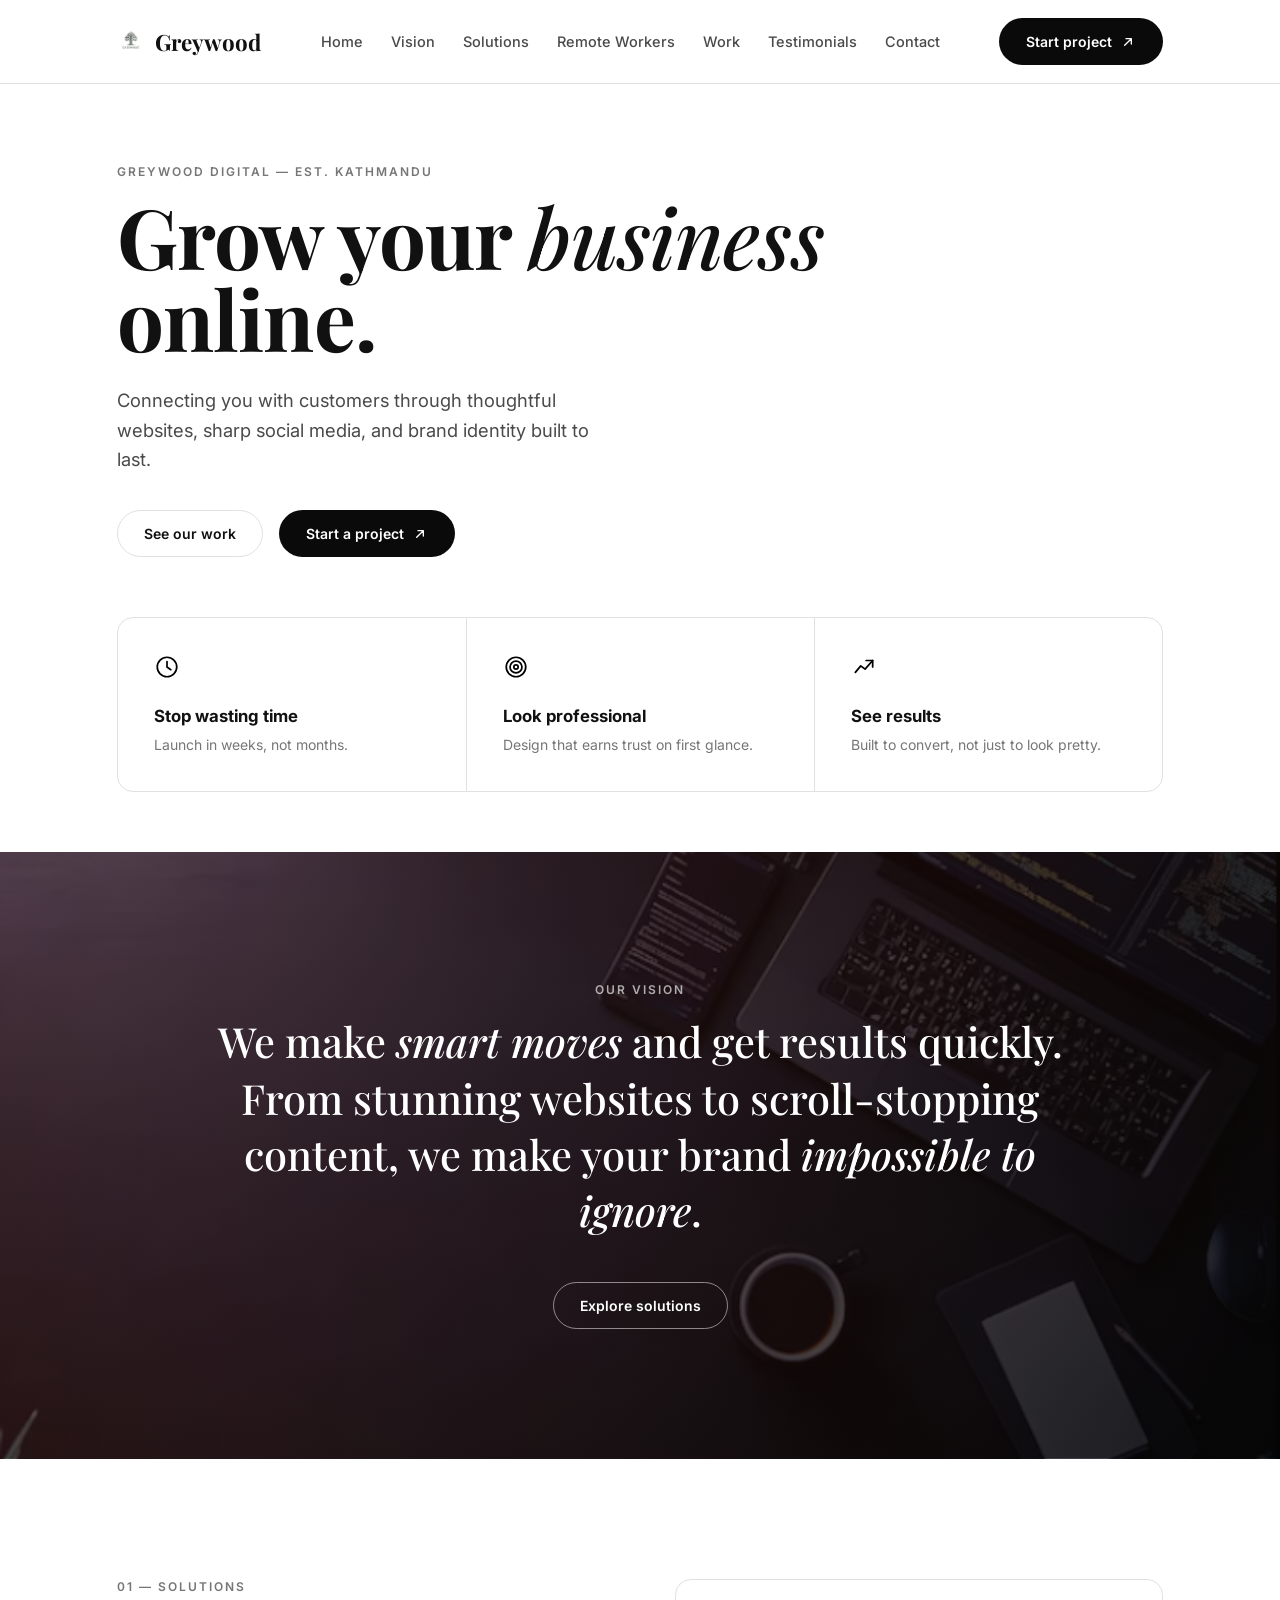
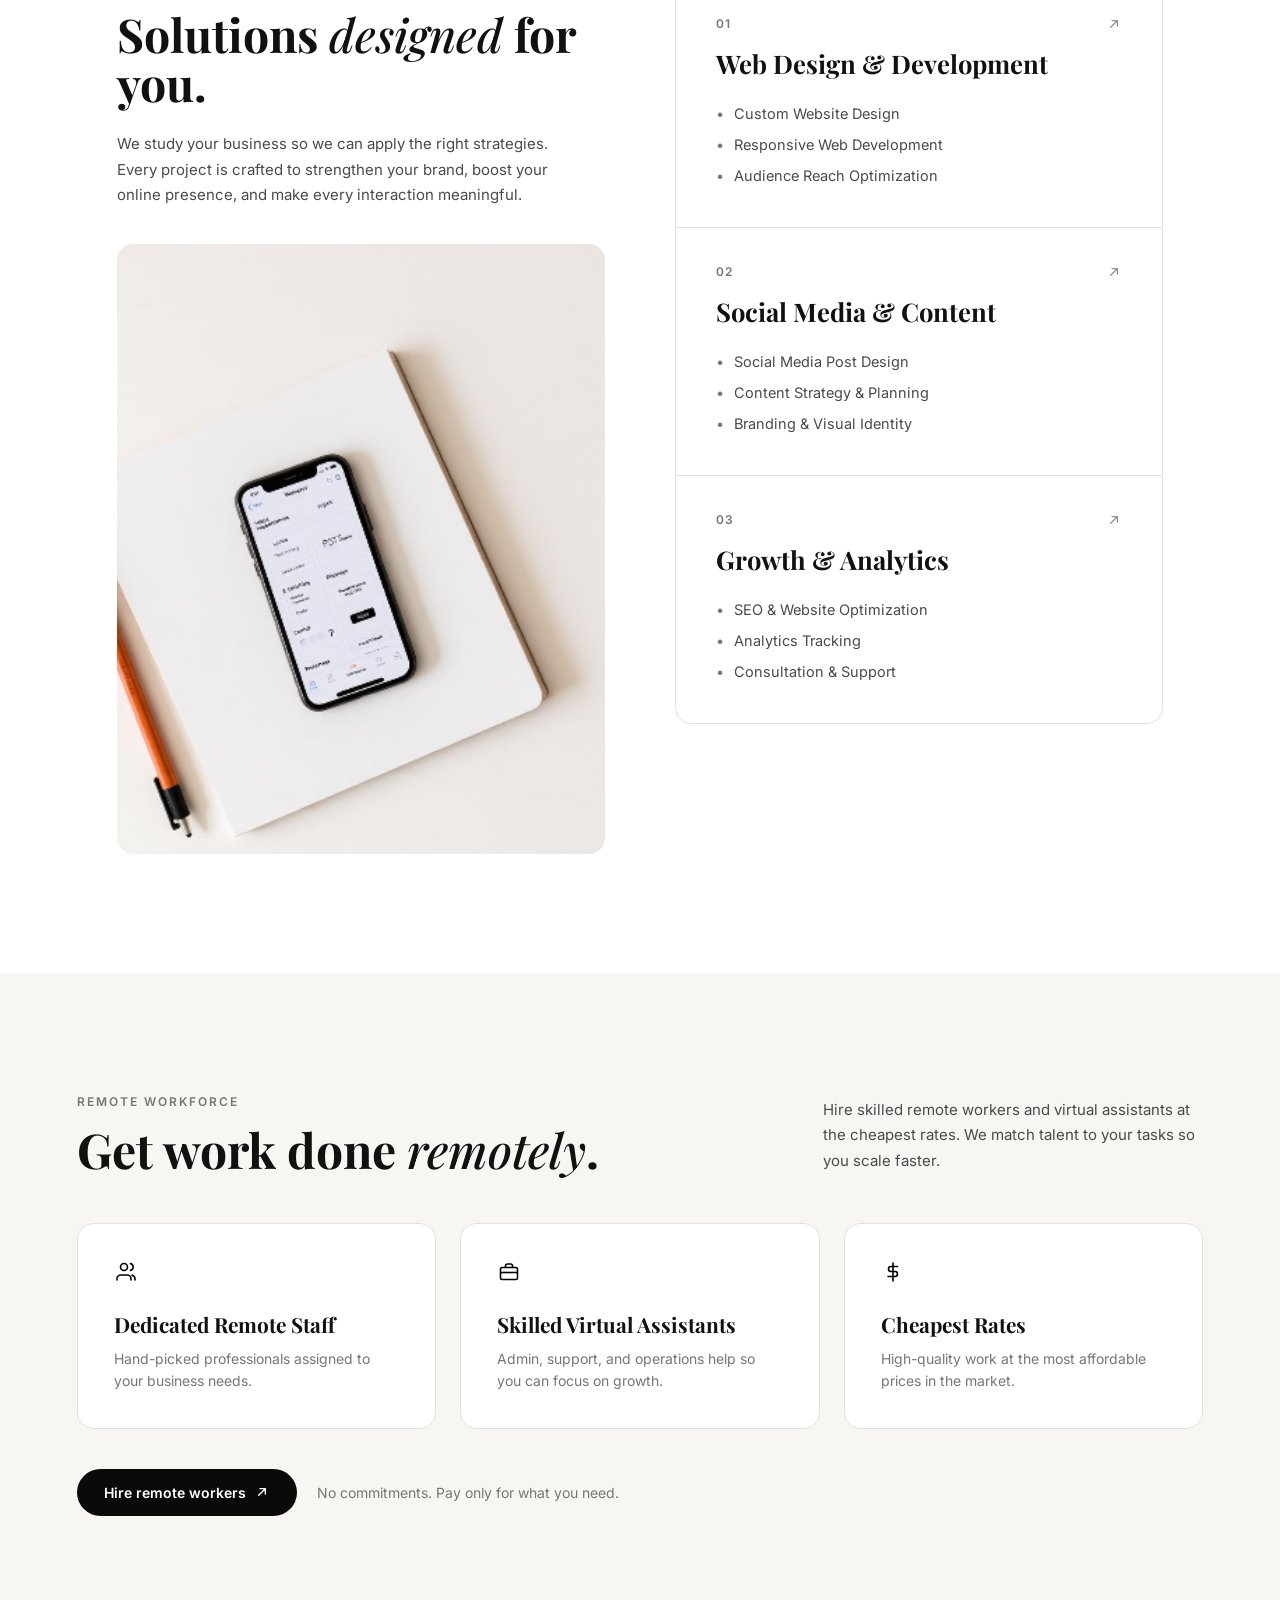
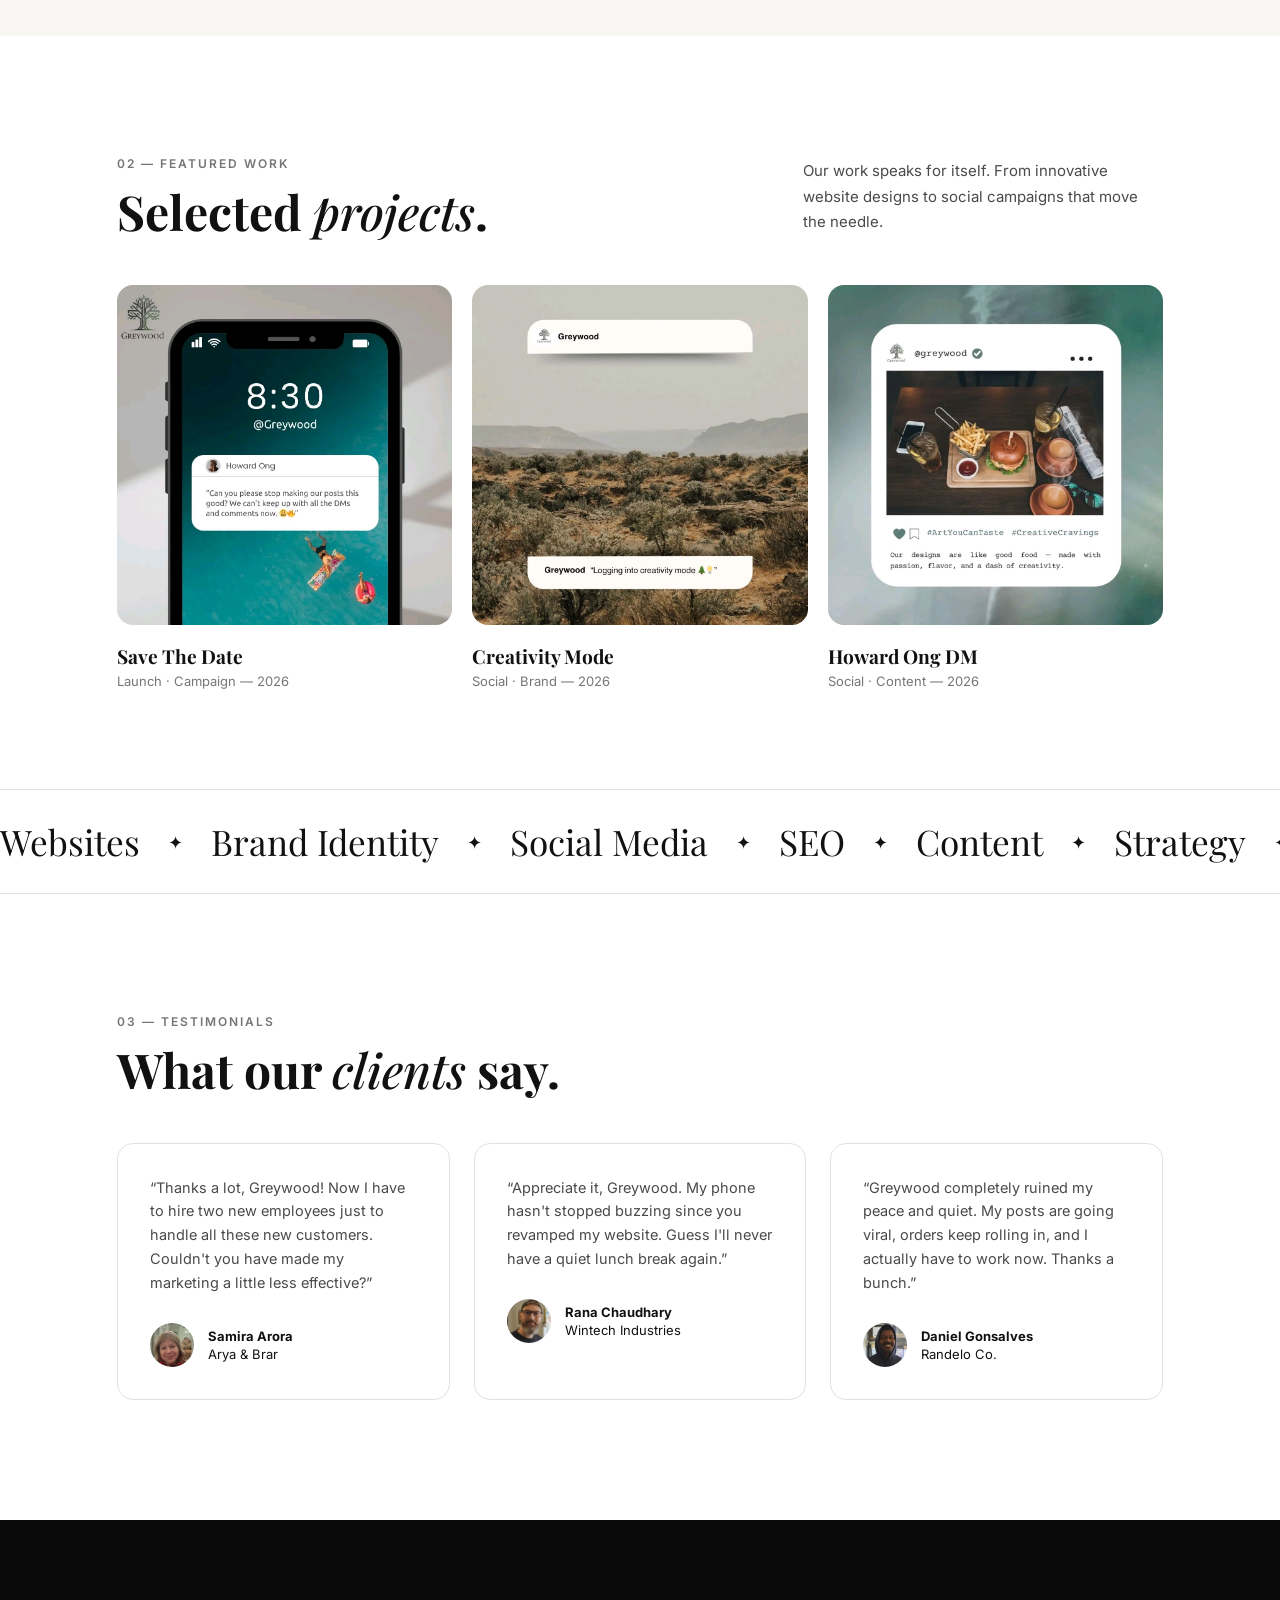
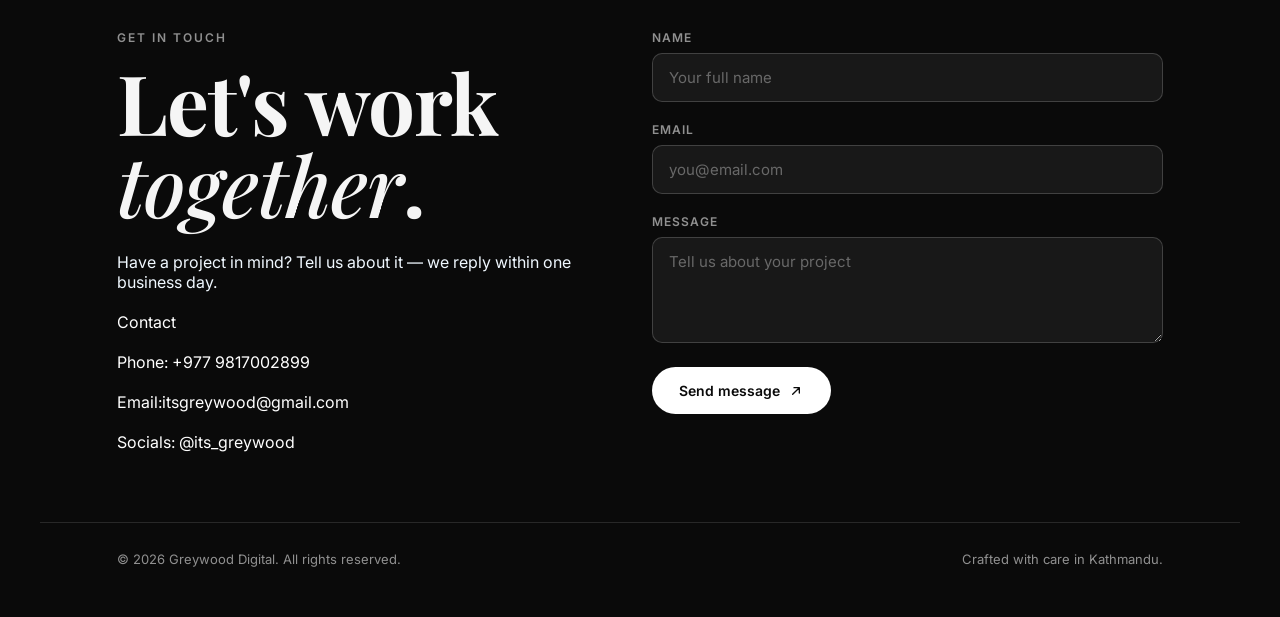
==== commit 00d99a3f: "Update index.html" ====
--- a/index.html
+++ b/index.html
@@ -277,9 +277,9 @@
                 <div>
                     <p class="contact-div">Contact</p> <br>
                     <p>
-                       Phone: <a href="tel:+9779817002899">+977 9817002899</a><br> <br>
-                        Email:<a href="mailto:itsgreywood@gmail.com">itsgreywood@gmail.com</a><br> <br>
-                       Socails: <a href="https://instagram.com/its_greywood">@its_greywood</a>
+                       Phone: <a href="tel:+9779817002899" style="text-decoration: none;">+977 9817002899</a><br> <br>
+                        Email:<a href="mailto:itsgreywood@gmail.com" style="text-decoration: none;">itsgreywood@gmail.com</a><br> <br>
+                       Socials: <a href="https://instagram.com/its_greywood"  style="text-decoration: none;">@its_greywood</a>
                     </p>
                 </div>
             </div>
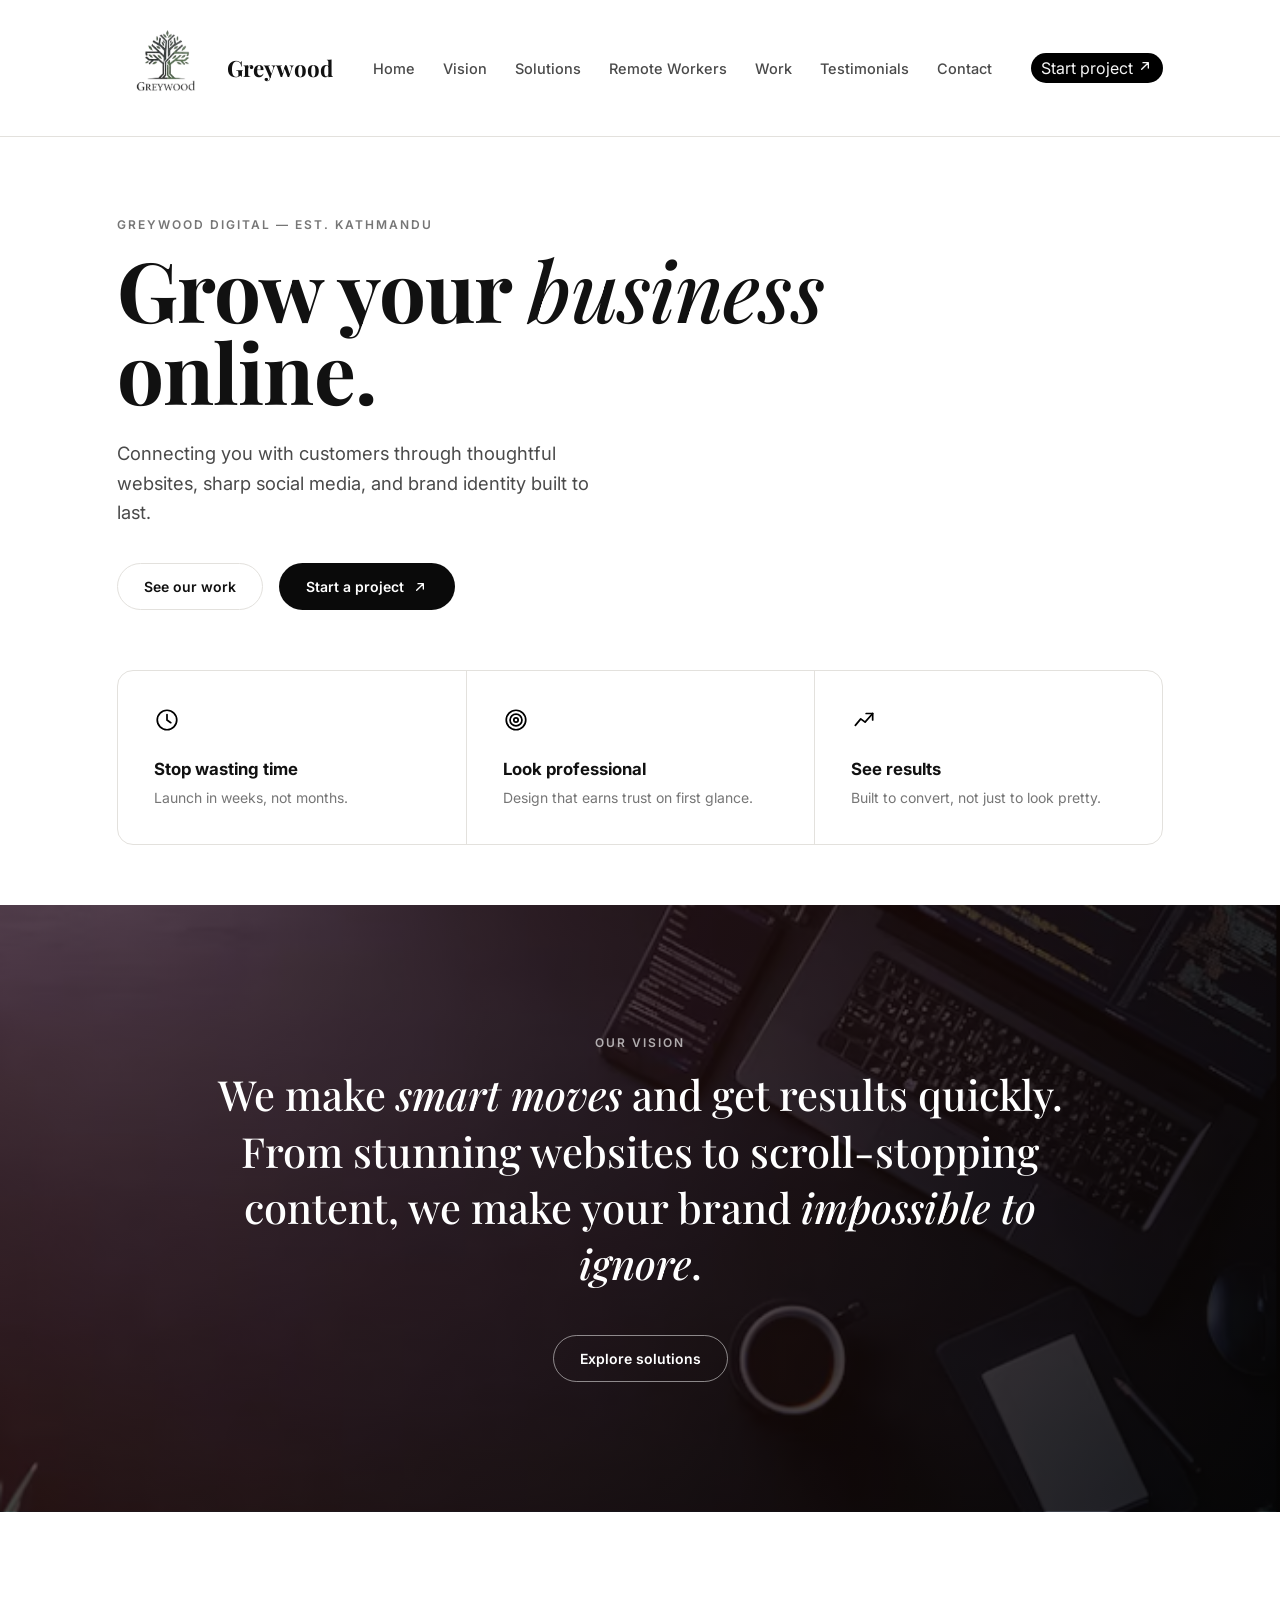
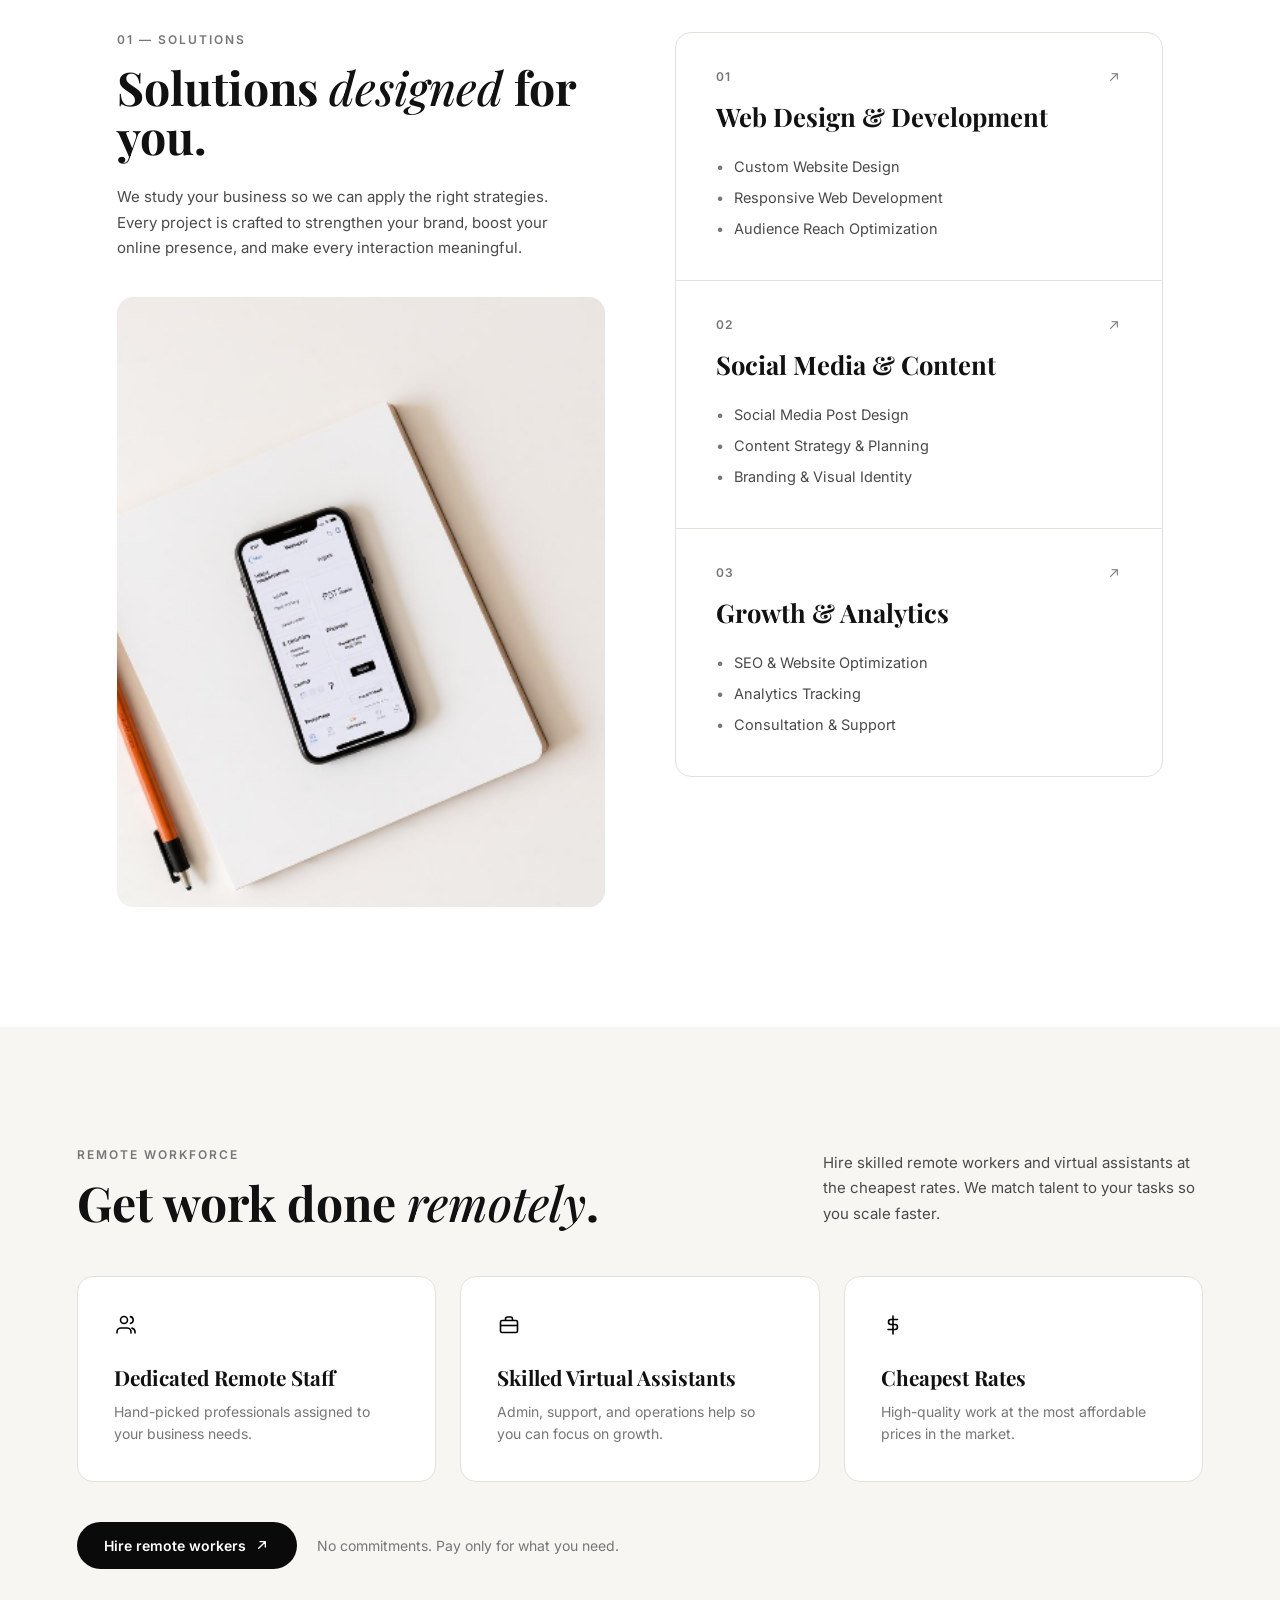
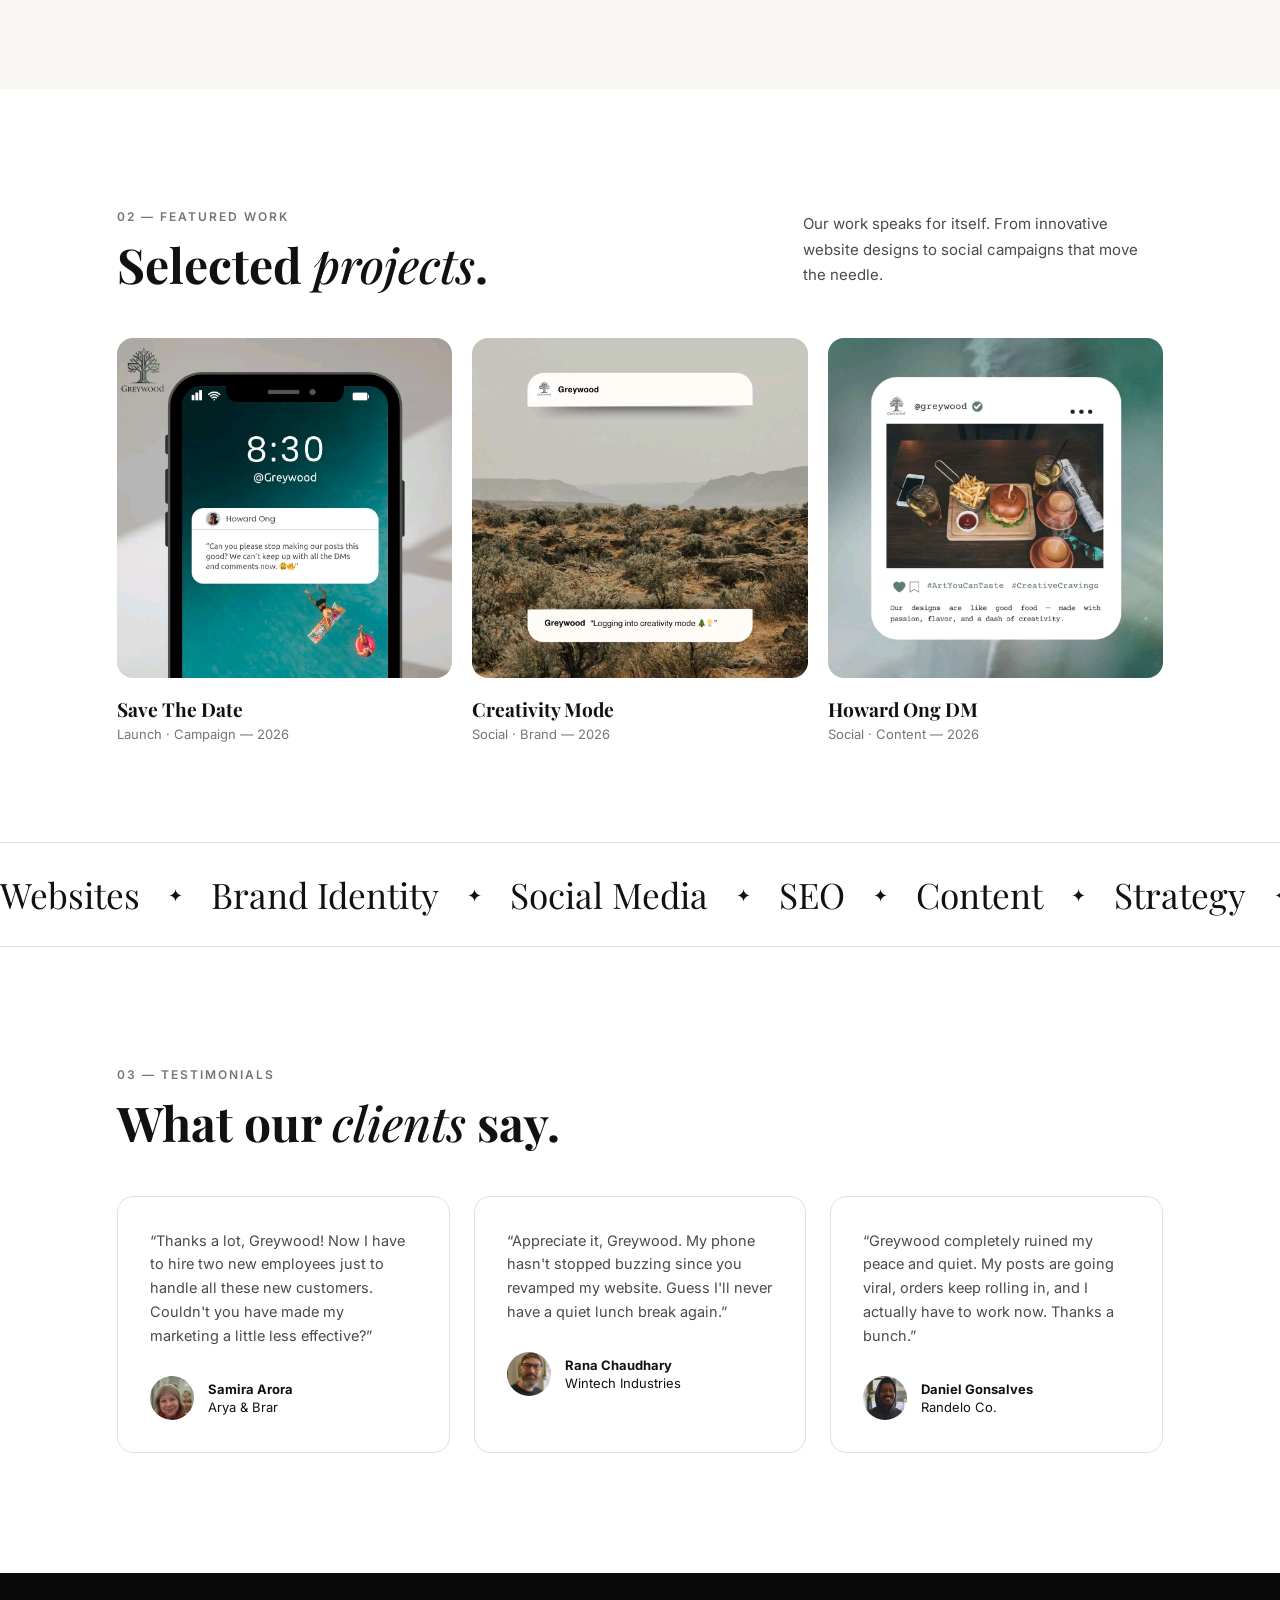
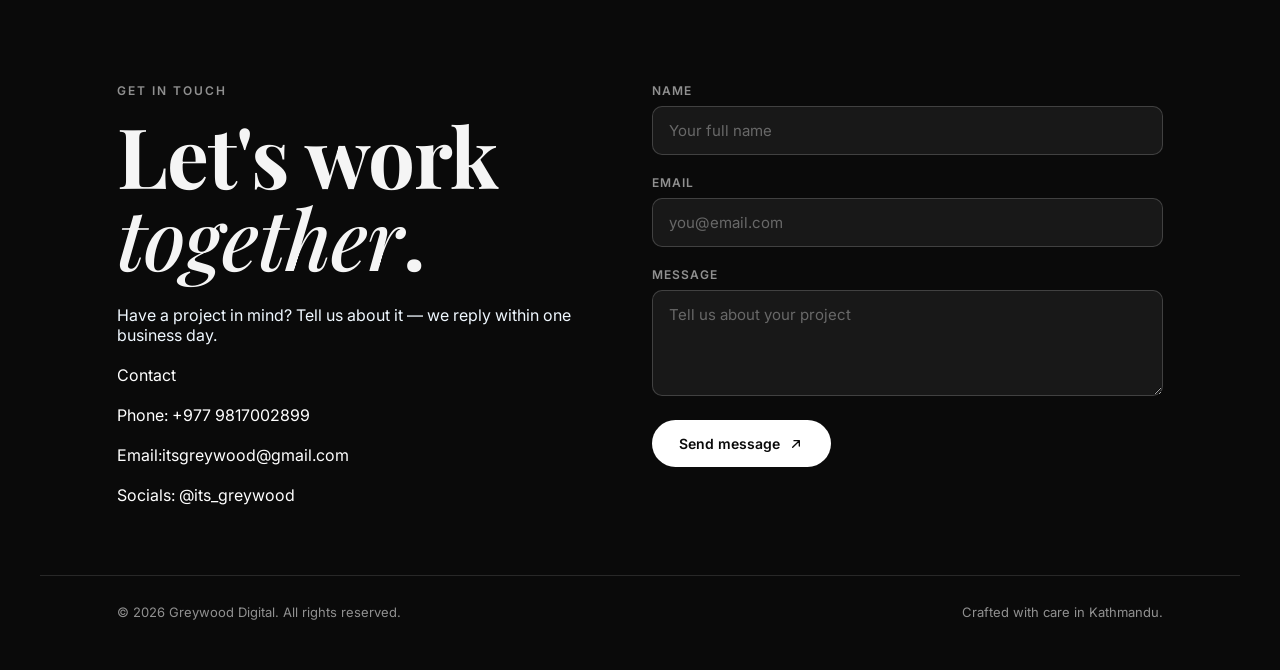
==== commit 85c1082c: "Update index.html" ====
--- a/index.html
+++ b/index.html
@@ -35,7 +35,7 @@
                 <a href="#last">Contact</a>
             </div>
 
-            <a href="#last" class="btn btn-dark nav-cta">
+            <a href="#last" class="btn0">
                 Start project
                 <svg class="icon-arrow" viewBox="0 0 24 24" fill="none"><path d="M7 17L17 7M17 7H9M17 7V15" stroke="currentColor" stroke-width="2" stroke-linecap="round" stroke-linejoin="round"/></svg>
             </a>
--- a/index.css
+++ b/index.css
@@ -80,6 +80,7 @@
     height: 16px;
     flex-shrink: 0;
 }
+
 
 /* =========================================
    Buttons
@@ -161,8 +162,8 @@
 }
 
 .logo-area img {
-    height: 28px;
-    width: auto;
+    height: 100px;
+    width: 100px;
 }
 
 .logo-text {
@@ -171,6 +172,17 @@
     font-weight: 700;
     color: var(--ink);
 }
+
+.btn0{
+    text-decoration: none;
+    background: #000;
+    color: whitesmoke;
+    border-radius: 20px;
+    height:30px;
+    width: auto;
+    padding: 5px 10px;
+}
+
 
 .nav-links {
     display: flex;
@@ -819,15 +831,17 @@
     color: rgba(255,255,255,0.55);
 }
 
-/* =========================================
-   Responsiveness
-   ========================================= */
+
 @media (max-width: 900px) {
     .main-nav {
         flex-wrap: nowrap;
         justify-content: space-between;
         padding: 16px 6%;
     }
+.btn0{
+    height: 60px;
+}
+
 
     .nav-toggle {
         display: flex;
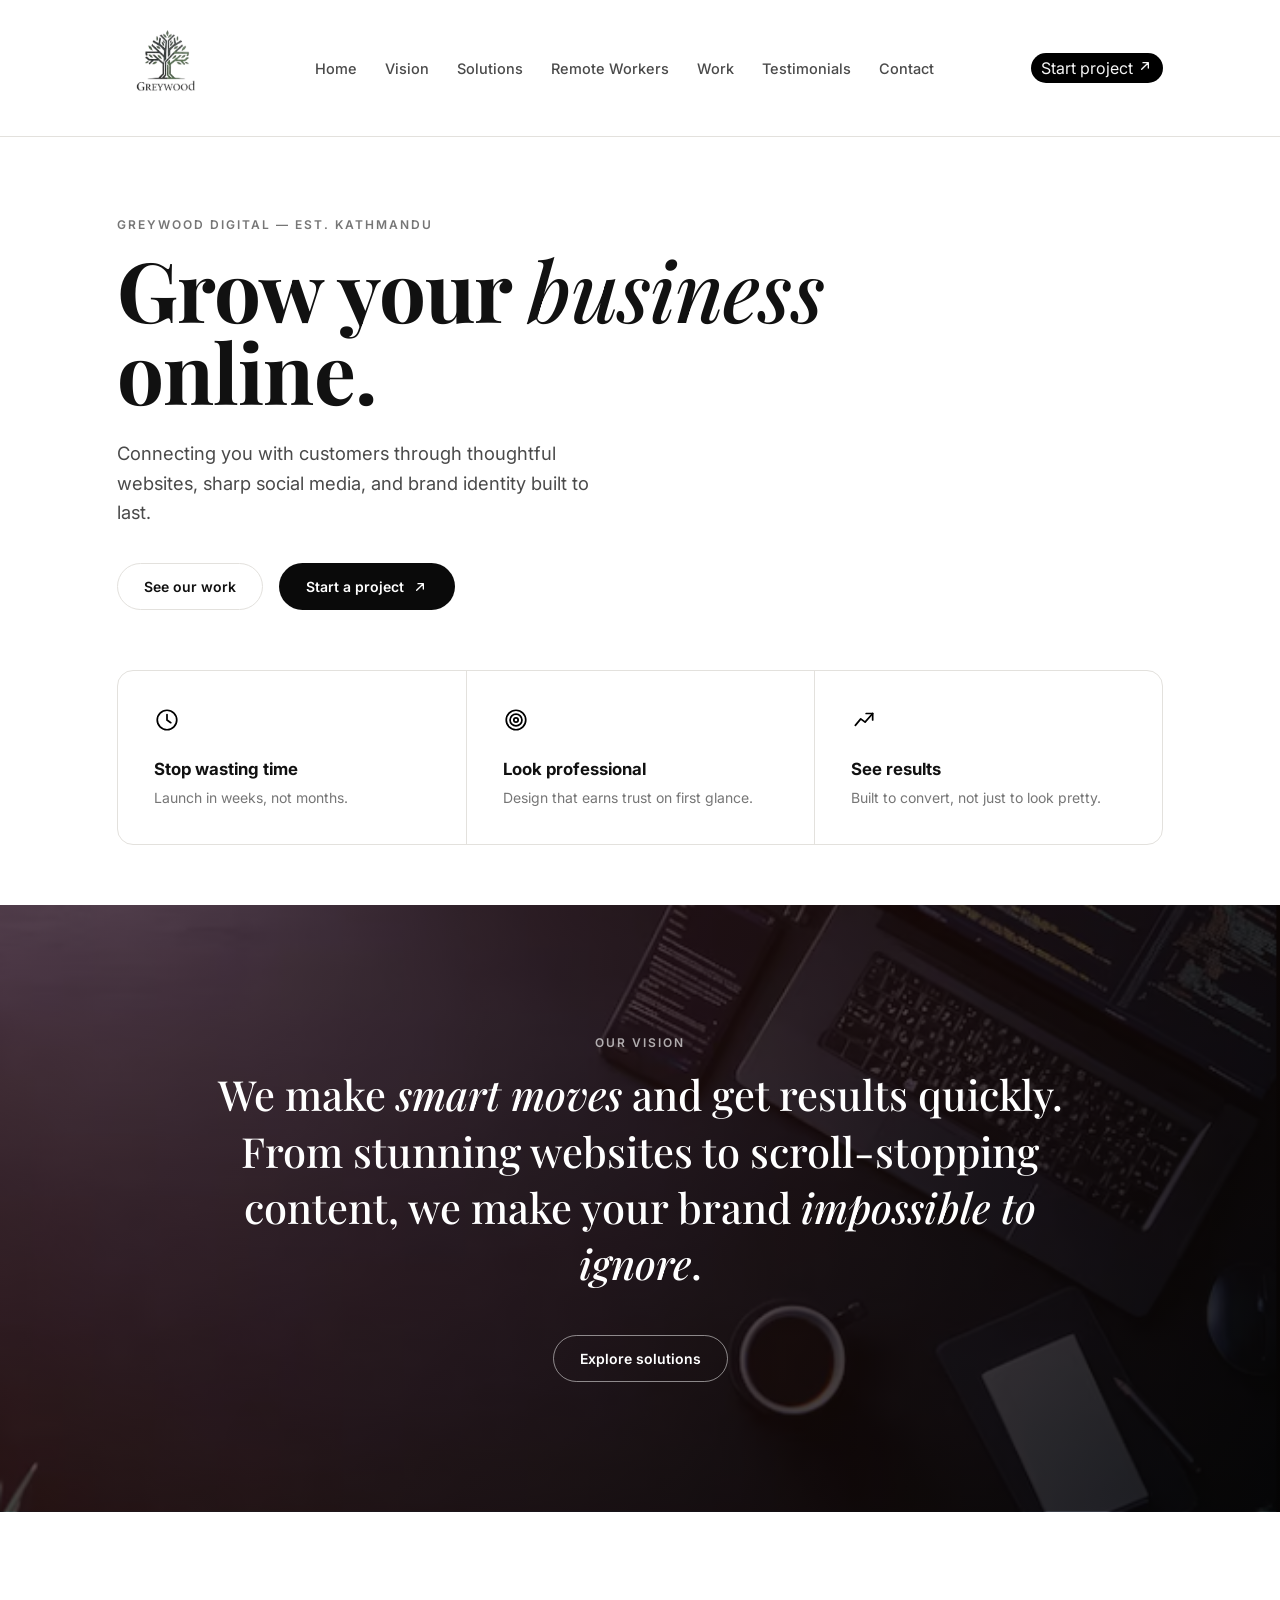
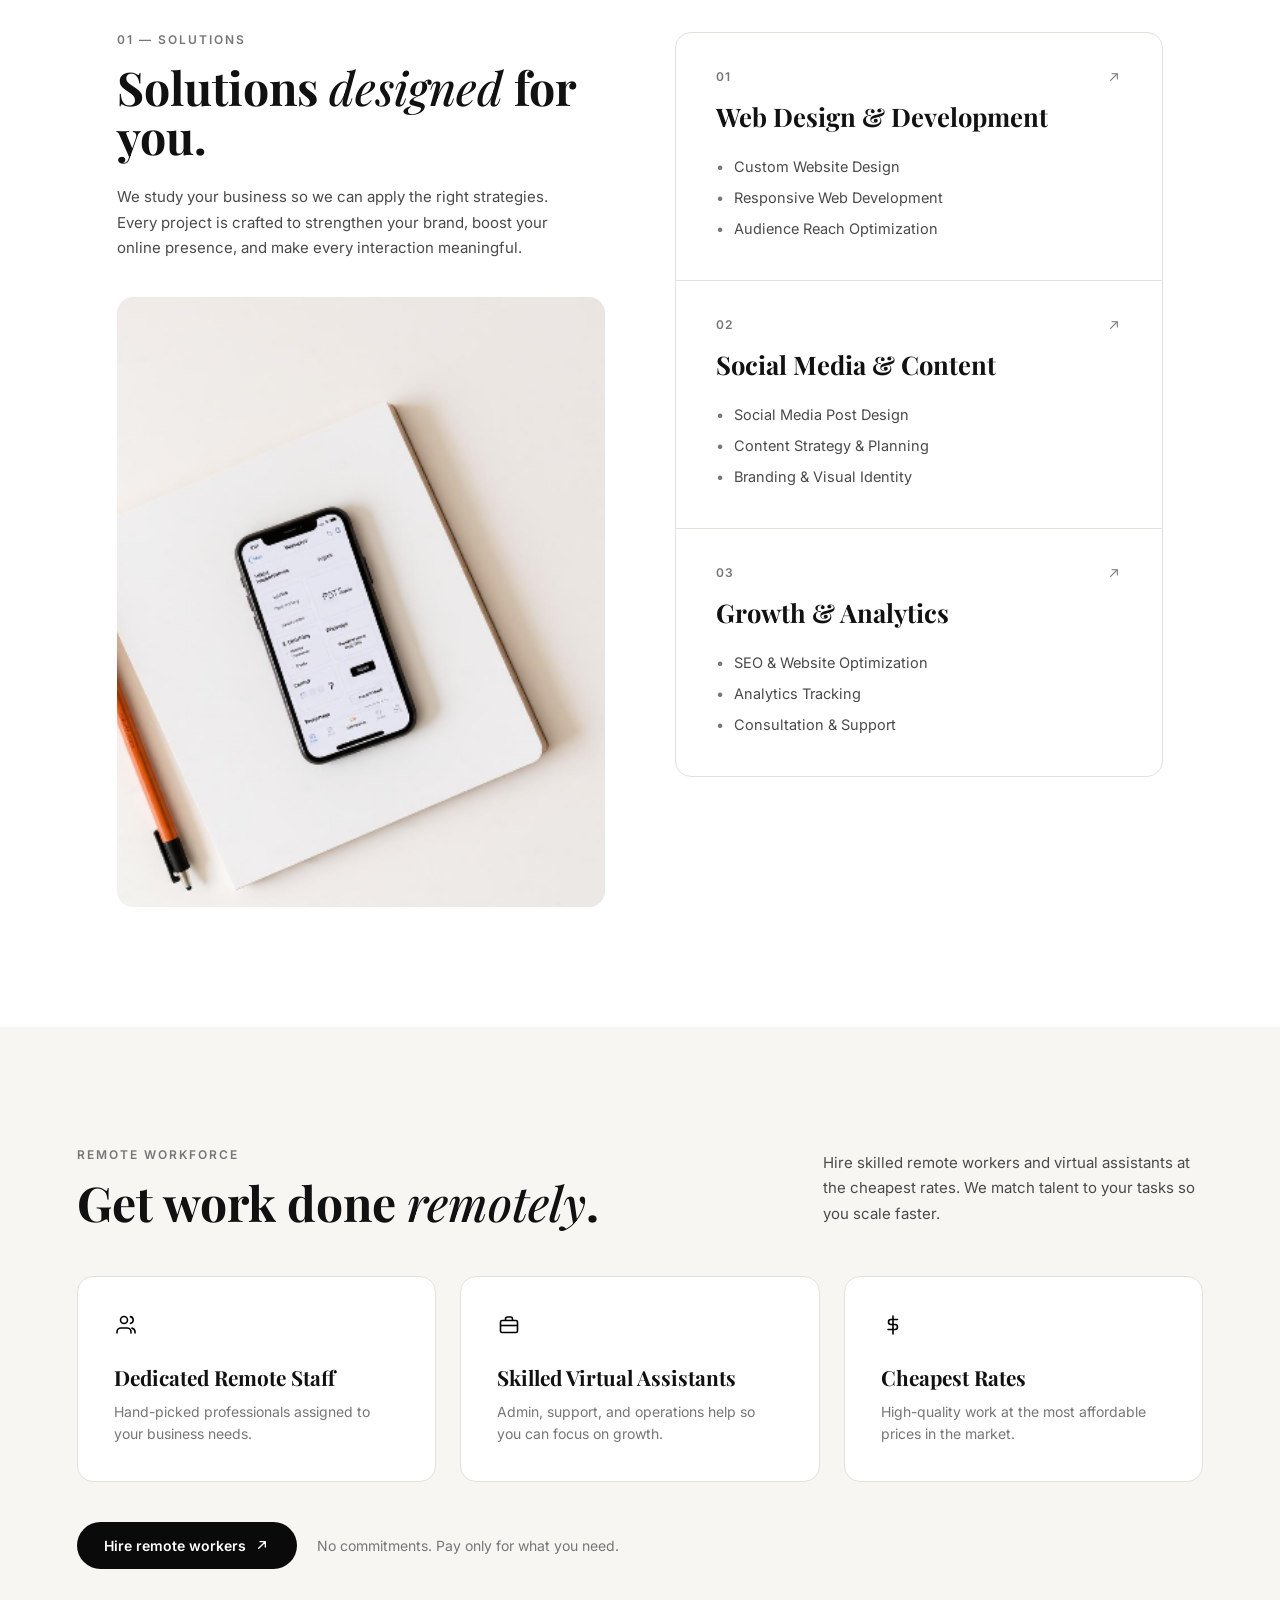
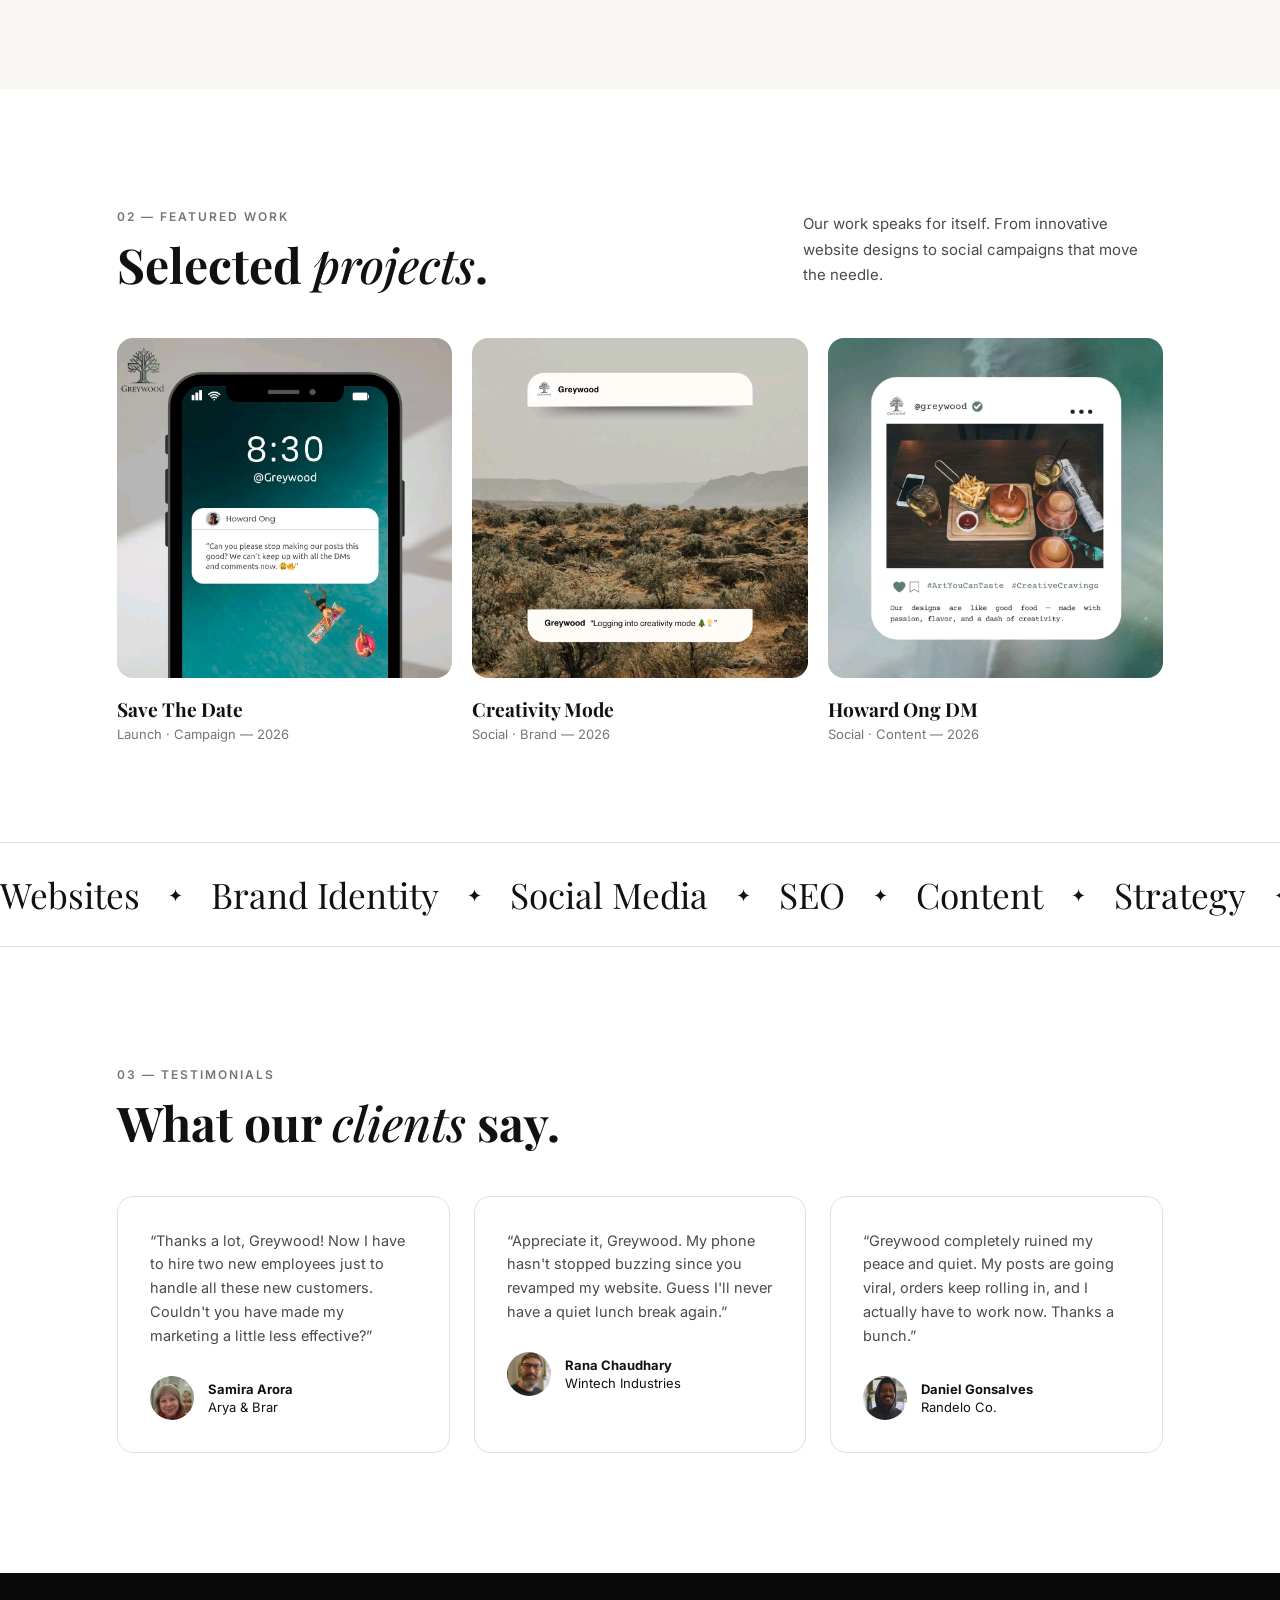
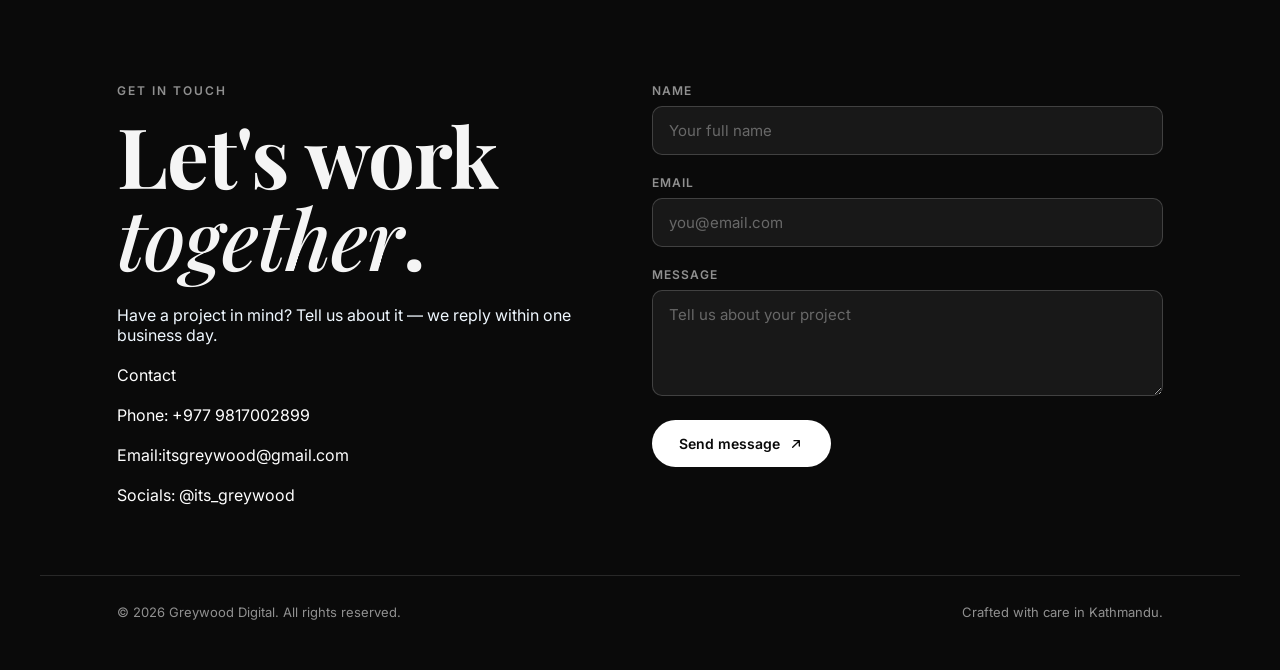
==== commit d3fe2278: "Update index.html" ====
--- a/index.html
+++ b/index.html
@@ -16,7 +16,7 @@
         <nav class="main-nav">
             <a href="#home" class="logo-area">
                 <img src="images/logomain.jpeg" alt="Greywood logo">
-                <span class="logo-text">Greywood</span>
+                
             </a>
 
             <button class="nav-toggle" id="nav-toggle" aria-label="Toggle menu" aria-expanded="false">
